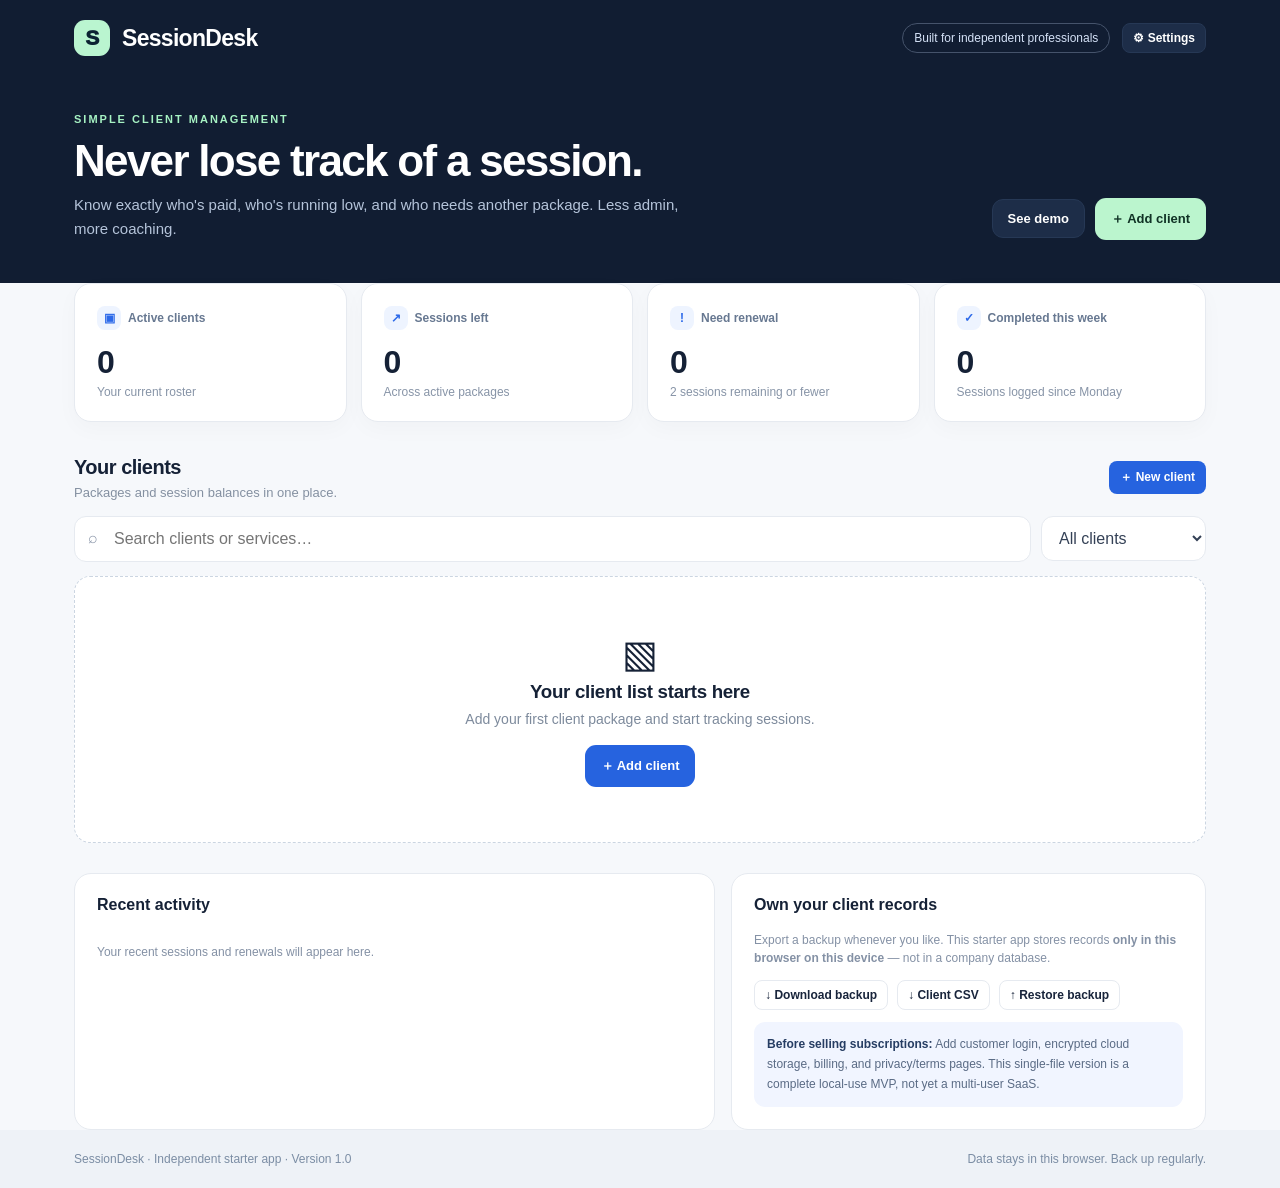
==== index.html @ 568ad5e7 "Add files via upload" ====
<!doctype html>
<html lang="en">
<head>
  <meta charset="utf-8" />
  <meta name="viewport" content="width=device-width, initial-scale=1, viewport-fit=cover" />
  <meta name="theme-color" content="#121b2b" />
  <meta name="description" content="SessionDesk helps independent trainers, coaches, and tutors track client packages and sessions." />
  <title>SessionDesk — Never lose track of a session.</title>
  <style>
    :root { color-scheme: light; --ink:#152136; --muted:#64748b; --line:#e6eaf0; --blue:#2563eb; --navy:#101e34; --bg:#f6f8fb; --white:#fff; --mint:#d9fae5; }
    [hidden] { display: none !important; }
    * { box-sizing:border-box } html { scroll-behavior:smooth } body { margin:0; font-family:Inter,ui-sans-serif,-apple-system,BlinkMacSystemFont,"Segoe UI",sans-serif; color:var(--ink); background:var(--bg); }
    button,input,select,textarea { font:inherit } button { cursor:pointer } button:focus-visible,input:focus-visible,select:focus-visible,textarea:focus-visible { outline:3px solid #a5c2ff; outline-offset:2px }
    a { color:inherit } .shell { max-width:1180px; margin:0 auto; padding:0 24px }
    .top { background:#111d32; color:#fff; } .nav { min-height:76px; display:flex; align-items:center; justify-content:space-between; gap:12px }
    .brand { display:flex; align-items:center; gap:12px; font-weight:800; letter-spacing:-.7px; font-size:23px; }
    .brandmark { display:grid; place-items:center; width:36px; height:36px; border-radius:11px; color:#0b2332; background:#baf5d0; font-size:21px; font-weight:950; }
    .navright { display:flex; align-items:center; gap:12px } .tag { border:1px solid #45536b; padding:7px 11px; border-radius:30px; font-size:12px; color:#d5e2f7; }
    .hero { display:grid; grid-template-columns:1fr auto; gap:20px; padding:37px 0 43px; align-items:end; }
    .eyebrow { color:#a6f2c3; text-transform:uppercase; font-size:11px; font-weight:800; letter-spacing:2px; }
    h1 { margin:12px 0 8px; font-size:clamp(29px,4vw,44px); letter-spacing:-1.7px; line-height:1.1; } .hero p { margin:0; color:#b5c4da; line-height:1.55; font-size:15px; max-width:610px }
    .heroActions { display:flex; gap:10px; flex-wrap:wrap; align-items:center } .btn { display:inline-flex; justify-content:center; align-items:center; gap:7px; border-radius:11px; padding:11px 15px; border:1px solid transparent; background:#fff; color:#18243b; font-weight:750; font-size:13px; white-space:nowrap; }
    .btn.primary { background:#bbf5ce; color:#103225 } .btn.dark { background:#1d2d48; border-color:#263855; color:white } .btn.outline { border-color:var(--line) } .btn.blue { color:#fff;background:#2663df } .btn.danger { color:#a22a37; background:#fff0f0; border-color:#ffd1d1 } .btn.tiny { padding:7px 10px; font-size:12px; border-radius:8px } .btn:hover { filter:brightness(.97) }
    main { padding-top:29px; padding-bottom:54px } .kpis { display:grid; grid-template-columns:repeat(4,1fr); gap:14px; }
    .kpi { background:#fff; border:1px solid var(--line); border-radius:17px; padding:22px; box-shadow:0 7px 22px #15213607; }
    .kpi .small { display:flex; align-items:center; gap:7px; color:#677891; font-weight:650; font-size:12px; } .kpi strong { display:block; margin:14px 0 4px; font-size:32px; letter-spacing:-1.25px; } .kpi .foot { color:#8794a7; font-size:12px }
    .kpi .icon { display:grid;place-items:center;border-radius:8px;width:24px;height:24px;background:#eef4ff;color:#2c69e9;font-weight:800 }
    .sectionHead { margin:34px 0 16px; display:flex; justify-content:space-between; gap:12px; align-items:center; }
    .sectionHead h2 { font-size:20px; letter-spacing:-.5px; margin:0 } .sectionHead p { margin:6px 0 0; color:#8490a1; font-size:13px }
    .toolbar { display:flex; flex-wrap:wrap; gap:10px; align-items:center; margin-bottom:14px; }
    .search { flex:1; min-width:170px; position:relative } .search input { width:100%; padding:13px 13px 13px 39px; border:1px solid var(--line);border-radius:12px;background:#fff; color:var(--ink) } .search span { position:absolute;left:14px;top:13px;color:#8995a8;pointer-events:none }
    select { padding:12px 13px;border:1px solid var(--line); border-radius:12px; background:#fff;color:#344156 }
    .clients { display:grid; grid-template-columns:repeat(3,minmax(0,1fr)); gap:15px; }
    .client { background:#fff; border:1px solid var(--line); border-radius:17px; padding:19px; box-shadow:0 8px 23px #1c2d4507; min-width:0 }
    .clientTop { display:flex; align-items:flex-start;gap:12px; } .avatar {flex:0 0 42px; height:42px; display:grid;place-items:center; background:#e6eeff;color:#2f5fc7;border-radius:12px;font-weight:900; }
    .clientTitle { min-width:0;flex:1; } .clientTitle h3 { margin:0; font-size:15px; line-height:1.4; overflow-wrap:anywhere } .clientTitle p { margin:3px 0 0; font-size:12px; color:#8d9aab; overflow-wrap:anywhere }
    .pill { background:#ebf8ef; color:#298051; border-radius:20px; font-size:10px; padding:5px 8px; font-weight:800; white-space:nowrap } .pill.warn { background:#fff3db;color:#ac670f } .pill.empty { background:#ffecec;color:#b8414d }
    .clientStat { margin-top:19px; display:flex; justify-content:space-between; align-items:end;gap:8px; } .clientStat strong { font-size:31px; letter-spacing:-1px; line-height:1 } .clientStat small { color:#8190a4; font-size:12px } .statRight { text-align:right;color:#67758a;font-size:12px }
    .progress { height:7px;background:#ecf0f5; border-radius:20px;overflow:hidden;margin:12px 0 17px } .progress div { background:#2864e3;height:100%;border-radius:20px; transition:width .2s } .progress div.warn { background:#edac45 } .progress div.empty { background:#e66a6f }
    .cardActions {display:flex;flex-wrap:wrap;gap:8px; } .cardActions .btn { flex:1; } .more { margin:13px 0 0; padding-top:11px; border-top:1px solid #eff2f6; display:flex;justify-content:space-between;gap:8px;align-items:center; }
    .more small { color:#8c9aaa;font-size:11px; } .linkbtn { background:none;border:0;color:#2d60c5;font-size:12px;font-weight:750;padding:7px 0 }
    .emptyState { grid-column:1/-1; background:#fff;border:1px dashed #cbd5e1;border-radius:16px;text-align:center;padding:55px 24px; } .emptyState h3 { margin:5px 0 8px;letter-spacing:-.3px } .emptyState p { color:#7d8a9c;font-size:14px;margin:0 0 18px }
    .bottom { display:grid; grid-template-columns:1.35fr 1fr; gap:16px; margin-top:30px; } .panel {background:#fff;border:1px solid var(--line); border-radius:17px;padding:22px;min-width:0} .panel h3 { margin:0 0 17px; font-size:16px } .activity { display:grid;gap:0;max-height:315px;overflow-y:auto } .logrow { display:flex;gap:12px;align-items:center; padding:12px 0; border-bottom:1px solid #eff2f6; font-size:13px; } .logrow:last-child { border:0 } .logDot {flex:0 0 30px;display:grid;place-items:center;width:30px;height:30px;border-radius:9px;background:#eef5ff;color:#3872d9;font-weight:800} .logrow .sub {color:#8e9aab;font-size:11px;margin-top:4px} .logrow strong {font-size:13px} .logrow .desc { flex:1;min-width:0;overflow-wrap:anywhere }
    .notice { padding:13px;border-radius:11px;background:#f1f5ff; color:#5a6b85;font-size:12px;line-height:1.65;margin-top:12px } .notice b {color:#263d63} .quick { display:flex; gap:9px;flex-wrap:wrap }
    footer { background:#eef2f7;padding:22px 0;color:#7b8da4;font-size:12px; } footer .shell { display:flex;justify-content:space-between;gap:12px;flex-wrap:wrap }
    dialog {border:0;border-radius:19px;padding:0;width:min(540px,calc(100vw - 24px));max-height:calc(100vh - 26px);overflow-y:auto;box-shadow:0 30px 100px #07102155} dialog::backdrop {background:#101b3094;backdrop-filter:blur(2px)} .modalHead {padding:23px 24px 14px;display:flex;justify-content:space-between;align-items:start;gap:16px;border-bottom:1px solid #edf1f5;} .modalHead h2 {margin:0;font-size:21px;letter-spacing:-.6px} .modalHead p {margin:7px 0 0;color:#8591a3;font-size:13px} .x {background:#eff2f6;border:0;border-radius:9px;width:32px;height:32px;font-size:23px;line-height:1;color:#64748b}
    .modalBody {padding:21px 24px 25px} .fields {display:grid;grid-template-columns:1fr 1fr;gap:15px} .field {display:flex;flex-direction:column;gap:7px;min-width:0} .field.full {grid-column:1/-1}.field label {font-size:12px;font-weight:750;color:#51627b}.field input,.field textarea,.field select {border:1px solid #dfe5ec;border-radius:10px;padding:12px;width:100%;background:#fff;color:#152136} .field textarea {min-height:75px;resize:vertical}.field .hint {color:#8995a7;font-size:11px} .modalActions {margin-top:20px;display:flex;justify-content:flex-end;gap:9px;flex-wrap:wrap} .muted { color:#8491a5;font-size:12px;line-height:1.55 }
    .toast {position:fixed;z-index:300;bottom:22px;left:50%;transform:translateX(-50%) translateY(30px);padding:12px 18px;background:#182943;color:#fff;font-size:13px;border-radius:11px;box-shadow:0 10px 40px #10233f44;opacity:0;pointer-events:none;transition:all .2s;max-width:92vw;text-align:center}.toast.show {opacity:1;transform:translateX(-50%) translateY(0)}
    @media(max-width:950px) { .clients{grid-template-columns:repeat(2,minmax(0,1fr))}.kpis{grid-template-columns:repeat(2,minmax(0,1fr))} .hero {grid-template-columns:1fr} .bottom{grid-template-columns:1fr} }
    @media(max-width:620px) { .shell{padding:0 15px}.nav{min-height:65px}.brand{font-size:20px}.brandmark{width:32px;height:32px}.tag {display:none}.hero{padding:24px 0 30px}.heroActions{width:100%}.heroActions button{flex:1}.kpis{gap:9px}.kpi{padding:16px}.kpi strong{font-size:27px}.clients{grid-template-columns:1fr}.sectionHead{align-items:start}.sectionHead .btn{align-self:end}.fields{grid-template-columns:1fr}.field.full{grid-column:auto}.modalHead,.modalBody{padding-left:18px;padding-right:18px}.panel{padding:17px}.cardActions .btn{min-width:110px} }
  </style>
</head>
<body>
  <header class="top">
    <div class="shell">
      <div class="nav">
        <div class="brand"><div class="brandmark">S</div> SessionDesk</div>
        <div class="navright"><span class="tag">Built for independent professionals</span><button class="btn dark tiny" id="settingsBtn">⚙ Settings</button></div>
      </div>
      <div class="hero">
        <div><div class="eyebrow">Simple client management</div><h1>Never lose track of a session.</h1><p>Know exactly who's paid, who's running low, and who needs another package. Less admin, more coaching.</p></div>
        <div class="heroActions"><button class="btn dark" id="demoBtn">See demo</button><button class="btn primary" id="newClientBtn">＋ Add client</button></div>
      </div>
    </div>
  </header>
  <main class="shell">
    <div class="kpis">
      <article class="kpi"><div class="small"><span class="icon">▣</span> Active clients</div><strong id="kClients">0</strong><div class="foot">Your current roster</div></article>
      <article class="kpi"><div class="small"><span class="icon">↗</span> Sessions left</div><strong id="kRemaining">0</strong><div class="foot">Across active packages</div></article>
      <article class="kpi"><div class="small"><span class="icon">!</span> Need renewal</div><strong id="kRenewals">0</strong><div class="foot">2 sessions remaining or fewer</div></article>
      <article class="kpi"><div class="small"><span class="icon">✓</span> Completed this week</div><strong id="kWeek">0</strong><div class="foot">Sessions logged since Monday</div></article>
    </div>
    <section>
      <div class="sectionHead"><div><h2>Your clients</h2><p>Packages and session balances in one place.</p></div><button class="btn blue tiny" id="addClientSecondary">＋ New client</button></div>
      <div class="toolbar"><div class="search"><span>⌕</span><input id="search" type="search" placeholder="Search clients or services…" aria-label="Search clients" /></div><select id="filter" aria-label="Filter clients"><option value="all">All clients</option><option value="low">Need renewal</option><option value="active">Active packages</option><option value="archived">Archived</option></select></div>
      <div id="clientGrid" class="clients"></div>
    </section>
    <div class="bottom">
      <section class="panel"><h3>Recent activity</h3><div id="activity" class="activity"></div></section>
      <section class="panel"><h3>Own your client records</h3><p class="muted">Export a backup whenever you like. This starter app stores records <b>only in this browser on this device</b> — not in a company database.</p><div class="quick"><button class="btn outline tiny" id="exportBtn">↓ Download backup</button><button class="btn outline tiny" id="csvBtn">↓ Client CSV</button><button class="btn outline tiny" id="importBtn">↑ Restore backup</button><input type="file" id="importFile" accept="application/json,.json" hidden /></div><div class="notice"><b>Before selling subscriptions:</b> Add customer login, encrypted cloud storage, billing, and privacy/terms pages. This single-file version is a complete local-use MVP, not yet a multi-user SaaS.</div></section>
    </div>
  </main>
  <footer><div class="shell"><span>SessionDesk · Independent starter app · Version 1.0</span><span>Data stays in this browser. Back up regularly.</span></div></footer>
  <dialog id="clientDialog"><div class="modalHead"><div><h2 id="clientDialogTitle">Add a client</h2><p>Track a prepaid package and its remaining sessions.</p></div><button class="x" type="button" data-close="clientDialog" aria-label="Close">×</button></div><form id="clientForm" class="modalBody"><input type="hidden" name="id" /><div class="fields"><div class="field full"><label for="fName">Client name *</label><input id="fName" name="name" maxlength="90" required placeholder="e.g. Jordan Smith" /></div><div class="field"><label for="fService">Service</label><input id="fService" name="service" maxlength="80" placeholder="e.g. Hitting lessons" /></div><div class="field"><label for="fContact">Email or phone</label><input id="fContact" name="contact" maxlength="120" placeholder="Optional" /></div><div class="field"><label for="fSessions">Sessions in package *</label><input id="fSessions" name="total" type="number" min="1" max="10000" step="1" required value="4" /></div><div class="field"><label for="fPrice">Package price (USD)</label><input id="fPrice" name="price" type="number" min="0" max="10000000" step="0.01" value="0" /></div><div class="field full"><label for="fNotes">Internal notes</label><textarea id="fNotes" name="notes" maxlength="2000" placeholder="Goals, package details, etc."></textarea></div></div><div class="modalActions"><button class="btn outline" type="button" data-close="clientDialog">Cancel</button><button class="btn blue" type="submit">Save client</button></div></form></dialog>
  <dialog id="actionDialog"><div class="modalHead"><div><h2 id="actionTitle">Log session</h2><p id="actionSub">Update this client's package.</p></div><button class="x" type="button" data-close="actionDialog" aria-label="Close">×</button></div><form class="modalBody" id="actionForm"><input type="hidden" name="id" /><input type="hidden" name="action" /><div class="fields"><div class="field full" id="countField"><label for="aCount" id="countLabel">Number of sessions</label><input id="aCount" name="count" type="number" min="1" max="10000" step="1" value="1" required /></div><div class="field full" id="paymentField" hidden><label for="aPayment">Payment collected (USD)</label><input id="aPayment" name="payment" type="number" min="0" max="10000000" step="0.01" value="0" /></div><div class="field full"><label for="aNote">Optional note</label><textarea name="note" id="aNote" maxlength="300" placeholder="What happened?" ></textarea></div></div><div class="modalActions"><button class="btn outline" type="button" data-close="actionDialog">Cancel</button><button class="btn blue" type="submit" id="actionSubmit">Save</button></div></form></dialog>
  <dialog id="settingsDialog"><div class="modalHead"><div><h2>Business settings</h2><p>Add the name you want in your exports and reminders.</p></div><button class="x" type="button" data-close="settingsDialog" aria-label="Close">×</button></div><form class="modalBody" id="settingsForm"><div class="field"><label for="businessName">Business name</label><input id="businessName" name="businessName" maxlength="100" placeholder="e.g. My Training Studio" /></div><div class="modalActions"><button class="btn outline" type="button" data-close="settingsDialog">Cancel</button><button class="btn blue" type="submit">Save settings</button></div></form></dialog>
  <dialog id="historyDialog"><div class="modalHead"><div><h2 id="historyTitle">Client history</h2><p>Package transactions and activity.</p></div><button class="x" type="button" data-close="historyDialog" aria-label="Close">×</button></div><div class="modalBody"><div id="historyInfo" class="muted"></div><div id="historyList" class="activity" style="margin:15px 0"></div><div class="quick" id="historyActions"></div></div></dialog>
  <div class="toast" id="toast" role="status" aria-live="polite"></div>
  <script>
    (() => { 'use strict';
      const STORE = 'sessiondesk_v1';
      const $ = id => document.getElementById(id);
      const escapeHTML = val => String(val ?? '').replace(/[&<>"']/g, ch => ({'&':'&amp;','<':'&lt;','>':'&gt;','"':'&quot;',"'":'&#39;'}[ch]));
      const idgen = () => (globalThis.crypto && crypto.randomUUID ? crypto.randomUUID() : 'id-'+Date.now()+'-'+Math.random().toString(36).slice(2));
      const today = () => new Date().toISOString();
      let db = { businessName:'', clients:[], events:[] };
      try { const prior = JSON.parse(localStorage.getItem(STORE)); if(prior && Array.isArray(prior.clients) && Array.isArray(prior.events)) db = prior; } catch(e) { console.warn('Unable to read existing data', e); }
      function save() { try { localStorage.setItem(STORE, JSON.stringify(db)); return true; } catch(e) { notify('Storage unavailable or full. Export a backup.'); console.error(e); return false; } }
      function notify(message) { const el=$('toast');el.textContent=message;el.classList.add('show');clearTimeout(notify.t);notify.t=setTimeout(()=>el.classList.remove('show'),3200); }
      const remaining = c => Math.max(0, Number(c.total||0)-Number(c.used||0));
      const label = c => c.archived ? 'Archived' : remaining(c)===0 ? 'Renew now' : remaining(c)<=2 ? 'Running low' : 'Active';
      function mondayStart() { const now = new Date();const d=now.getDay();now.setHours(0,0,0,0);now.setDate(now.getDate()-((d+6)%7)); return now; }
      function addEvent(type, c, detail, amount) {db.events.unshift({id:idgen(),clientId:c.id, clientName:c.name, type, detail:detail||'', amount:Number(amount)||0, when:today()}); if(db.events.length>2000) db.events.length=2000;}
      function fmtDate(s) { const d=new Date(s);return isNaN(d)?'—':d.toLocaleDateString(undefined,{month:'short',day:'numeric',year:'numeric'}); }
      function fmtMoney(n) {return new Intl.NumberFormat('en-US',{style:'currency',currency:'USD',maximumFractionDigits:2}).format(Number(n)||0)}
      function initials(name) { return (name||'?').split(/\s+/).slice(0,2).map(s=>s[0]||'').join('').toUpperCase() }
      function render() {
        const active=db.clients.filter(c=>!c.archived), rem=active.reduce((n,c)=>n+remaining(c),0), low=active.filter(c=>remaining(c)<=2).length, weekStart=mondayStart();
        $('kClients').textContent=active.length; $('kRemaining').textContent=rem;$('kRenewals').textContent=low;
        $('kWeek').textContent=db.events.filter(e=>e.type==='session'&&new Date(e.when)>=weekStart).reduce((sum,e)=>sum+Number(e.amount||1),0);
        const q=$('search').value.trim().toLowerCase(), filter=$('filter').value;
        const list=db.clients.filter(c=>[c.name,c.service,c.contact].some(v=>String(v||'').toLowerCase().includes(q)))
          .filter(c=> filter==='archived'?c.archived : filter==='active'?!c.archived&&remaining(c)>2 :filter==='low'?!c.archived&&remaining(c)<=2 : !c.archived)
          .sort((a,b)=>remaining(a)-remaining(b)||a.name.localeCompare(b.name));
        $('clientGrid').innerHTML=list.length ? list.map(c=>{
          const left=remaining(c),total=Math.max(1,Number(c.total)||1), pct=Math.max(0,Math.min(100,left/total*100)),status=label(c),statClass=c.archived?'':left===0?'empty':left<=2?'warn':'';
          const phone = (c.contact||'').replace(/[^\d+]/g,'');
          return `<article class="client"><div class="clientTop"><div class="avatar">${escapeHTML(initials(c.name))}</div><div class="clientTitle"><h3>${escapeHTML(c.name)}</h3><p>${escapeHTML(c.service||'General sessions')}</p></div><span class="pill ${statClass}">${escapeHTML(status)}</span></div>
          <div class="clientStat"><div><strong>${left}</strong> <small>/ ${total} sessions left</small></div><div class="statRight">${fmtMoney(c.price)}<br>package value</div></div><div class="progress"><div style="width:${pct}%" class="${statClass}"></div></div>
          <div class="cardActions"><button class="btn blue tiny" data-action="session" data-id="${c.id}" ${c.archived||left===0?'disabled':''}>✓ Log session</button><button class="btn outline tiny" data-action="renew" data-id="${c.id}" ${c.archived?'disabled':''}>＋ Add sessions</button></div>
          <div class="more"><small>${escapeHTML(c.contact||'No contact added')}</small><button class="linkbtn" data-action="history" data-id="${c.id}">Details →</button></div></article>`;
        }).join('') : `<div class="emptyState"><div style="font-size:38px">▧</div><h3>${q||filter!=='all'?'No matching clients':'Your client list starts here'}</h3><p>${q||filter!=='all'?'Try a different search or filter.':'Add your first client package and start tracking sessions.'}</p><button class="btn blue" id="emptyAdd">＋ Add client</button></div>`;
        const emptyAdd=$('emptyAdd');if(emptyAdd)emptyAdd.addEventListener('click',()=>openClient());
        $('activity').innerHTML=db.events.length?db.events.slice(0,12).map(e=>`<div class="logrow"><div class="logDot">${e.type==='session'?'✓':e.type==='renew'?'＋':e.type==='paid'?'$':'•'}</div><div class="desc"><strong>${escapeHTML(e.clientName)}</strong><div class="sub">${escapeHTML(eventText(e))}${e.detail?' · '+escapeHTML(e.detail):''}</div></div><div class="sub">${fmtDate(e.when)}</div></div>`).join(''):'<p class="muted">Your recent sessions and renewals will appear here.</p>';
      }
      function eventText(e) {return e.type==='session'?`${e.amount} session${e.amount===1?'':'s'} logged`:e.type==='renew'?`${e.amount} sessions added`:e.type==='paid'?`${fmtMoney(e.amount)} collected`:e.type==='create'?'Client added':e.type==='archive'?'Client archived':e.type==='unarchive'?'Client restored':'Client updated'}
      function openClient(id) {const c=db.clients.find(c=>c.id===id); $('clientDialogTitle').textContent=c?'Edit client':'Add a client';const f=$('clientForm');f.reset();f.elements.id.value=c?.id||'';f.elements.name.value=c?.name||'';f.elements.service.value=c?.service||'';f.elements.contact.value=c?.contact||'';f.elements.total.value=c?.total||4;f.elements.price.value=c?.price??0;f.elements.notes.value=c?.notes||'';$('clientDialog').showModal();setTimeout(()=>$('fName').focus(),50)}
      $('clientForm').addEventListener('submit',ev=>{ev.preventDefault();const f=ev.currentTarget;const id=f.elements.id.value;const name=f.elements.name.value.trim();const total=Number(f.elements.total.value);const price=Number(f.elements.price.value);if(!name||!Number.isInteger(total)||total<1||total>10000||!Number.isFinite(price)||price<0){notify('Check the name, sessions and price.');return}
        const prior=db.clients.find(c=>c.id===id);
        if(prior) {if(total<Number(prior.used||0)){notify(`Cannot set a package below ${prior.used} already-used sessions.`);return}Object.assign(prior,{name,service:f.elements.service.value.trim(),contact:f.elements.contact.value.trim(),total,price,notes:f.elements.notes.value.trim()});addEvent('edit',prior);} else {const c={id:idgen(),name,service:f.elements.service.value.trim(),contact:f.elements.contact.value.trim(),total,used:0,price,notes:f.elements.notes.value.trim(),archived:false,createdAt:today()};db.clients.push(c);addEvent('create',c);}save();render();$('clientDialog').close();notify(prior?'Client updated':'Client added');
      });
      function openAction(id,action){const c=db.clients.find(c=>c.id===id);if(!c)return;$('actionForm').reset();$('actionForm').elements.id.value=id;$('actionForm').elements.action.value=action;$('actionTitle').textContent=action==='session'?'Log completed session':action==='renew'?'Add package sessions':'Record payment';$('actionSub').textContent=c.name+' · '+remaining(c)+' session(s) remaining';$('countField').hidden=action==='paid';$('paymentField').hidden=action!=='paid';$('aCount').required=action!=='paid';$('aPayment').required=action==='paid';$('countLabel').textContent=action==='session'?'Sessions completed':'Sessions to add';$('actionSubmit').textContent=action==='session'?'Log session':action==='renew'?'Add sessions':'Save payment';$('actionDialog').showModal();}
      $('actionForm').addEventListener('submit',ev=>{ev.preventDefault();const f=ev.currentTarget,c=db.clients.find(c=>c.id===f.elements.id.value),action=f.elements.action.value; if(!c)return;let count=Number(f.elements.count.value);let amount=Number(f.elements.payment.value);if(action!=='paid'&&(!Number.isInteger(count)||count<1||count>10000)){notify('Enter a valid number of sessions.');return}if(action==='session'&&count>remaining(c)){notify('Not enough sessions left. Renew this package first.');return}if(action==='paid'&&(!Number.isFinite(amount)||amount<0||amount>10000000)){notify('Enter a valid payment amount.');return}
        if(action==='session')c.used=Number(c.used||0)+count;
        if(action==='renew')c.total=Number(c.total||0)+count;
        if(action==='paid')c.collected=Number(c.collected||0)+amount;
        addEvent(action==='paid'?'paid':action,c,f.elements.note.value.trim(),action==='paid'?amount:count);save();render();$('actionDialog').close();notify(action==='session'?'Session logged':action==='renew'?'Sessions added':'Payment recorded');
      });
      function showHistory(id){const c=db.clients.find(c=>c.id===id);if(!c)return;$('historyTitle').textContent=c.name;$('historyInfo').innerHTML=`<b>${escapeHTML(c.service||'General sessions')}</b><br>${escapeHTML(c.contact||'No contact')}<br>Sessions: ${remaining(c)} left of ${c.total} · Package price: ${fmtMoney(c.price)}<br>Payments recorded: ${fmtMoney(c.collected||0)}${c.notes?'<br>Notes: '+escapeHTML(c.notes).replace(/\n/g,'<br>'):''}`;
        const events=db.events.filter(e=>e.clientId===id);$('historyList').innerHTML=events.length?events.map(e=>`<div class="logrow"><div class="logDot">•</div><div class="desc">${escapeHTML(eventText(e))}${e.detail?'<div class="sub">'+escapeHTML(e.detail)+'</div>':''}</div><div class="sub">${fmtDate(e.when)}</div></div>`).join(''):'<p class="muted">No activity.</p>';
        $('historyActions').innerHTML=`<button class="btn outline tiny" data-action="edit" data-id="${c.id}">Edit</button><button class="btn outline tiny" data-action="paid" data-id="${c.id}" ${c.archived?'disabled':''}>Record payment</button><button class="btn outline tiny" data-action="reminder" data-id="${c.id}">Copy renewal text</button><button class="btn ${c.archived?'outline':'danger'} tiny" data-action="archive" data-id="${c.id}">${c.archived?'Restore':'Archive'}</button>`;
        $('historyDialog').showModal();
      }
      function delegated(e){const btn=e.target.closest('[data-action]');if(!btn)return;const id=btn.dataset.id, action=btn.dataset.action,c=db.clients.find(c=>c.id===id);if(!c)return;
        if(action==='history'){showHistory(id);return}if(action==='session'||action==='renew'||action==='paid'){$('historyDialog').close();openAction(id,action);return}if(action==='edit'){$('historyDialog').close();openClient(id);return}if(action==='archive'){if(!c.archived&&!confirm(`Archive ${c.name}? Their history will be preserved.`))return;c.archived=!c.archived;addEvent(c.archived?'archive':'unarchive',c);save();render();$('historyDialog').close();notify(c.archived?'Client archived':'Client restored');return}
        if(action==='reminder'){const msg=`Hi ${c.name.split(' ')[0]}, quick update from ${db.businessName||'your coach'}: you have ${remaining(c)} session(s) remaining in your package. Would you like to book another package?`;copyText(msg);}
      }
      async function copyText(t){try {await navigator.clipboard.writeText(t);notify('Renewal message copied');}catch(e){const a=document.createElement('textarea');a.value=t;document.body.append(a);a.select();try{document.execCommand('copy');notify('Renewal message copied')}catch(e2){notify('Copy not available in this browser')}a.remove();}}
      document.addEventListener('click',e=>{const x=e.target.closest('[data-close]');if(x){$(x.dataset.close)?.close();return}delegated(e)});
      $('newClientBtn').addEventListener('click',()=>openClient());$('addClientSecondary').addEventListener('click',()=>openClient());$('search').addEventListener('input',render);$('filter').addEventListener('change',render);
      $('settingsBtn').addEventListener('click',()=>{$('businessName').value=db.businessName||'';$('settingsDialog').showModal()});$('settingsForm').addEventListener('submit',e=>{e.preventDefault();db.businessName=$('businessName').value.trim();save();$('settingsDialog').close();notify('Business settings saved')});
      function download(name,body,mime){const blob=new Blob([body],{type:mime}), url=URL.createObjectURL(blob), a=document.createElement('a');a.href=url;a.download=name;document.body.appendChild(a);a.click();a.remove();setTimeout(()=>URL.revokeObjectURL(url),15000)}
      $('exportBtn').addEventListener('click',()=>download('sessiondesk-backup-'+new Date().toISOString().slice(0,10)+'.json',JSON.stringify({version:1,exportedAt:today(),...db},null,2),'application/json'));
      function csvCell(x){return '"'+String(x??'').replace(/"/g,'""')+'"'};
      $('csvBtn').addEventListener('click',()=>{let rows=[['Name','Service','Contact','Sessions Total','Sessions Used','Sessions Left','Package Price USD','Payments Recorded USD','Archived','Notes']];for(const c of db.clients)rows.push([c.name,c.service,c.contact,c.total,c.used,remaining(c),c.price,c.collected||0,c.archived?'Yes':'No',c.notes]);const csv='\ufeff'+rows.map(row=>row.map(csvCell).join(',')).join('\r\n');download('sessiondesk-clients.csv',csv,'text/csv;charset=utf-8');});
      $('importBtn').addEventListener('click',()=>$('importFile').click());$('importFile').addEventListener('change',async e=>{const file=e.target.files?.[0];if(!file)return;try{if(file.size>10*1024*1024)throw new Error('Backup too large');const data=JSON.parse(await file.text());if(!Array.isArray(data.clients)||!Array.isArray(data.events)||data.clients.length>20000||data.events.length>100000)throw new Error('Invalid backup');if(!confirm(`Restore ${data.clients.length} clients? This replaces the records on this device. Export a backup first if needed.`))return;db={businessName:String(data.businessName||'').slice(0,100), clients:data.clients.filter(c=>c&&typeof c.id==='string'&&typeof c.name==='string'), events:data.events.filter(x=>x&&typeof x.clientId==='string'&&typeof x.type==='string')};save();render();notify('Backup restored');}catch(err){alert('Could not restore backup: '+err.message)}finally{e.target.value=''}});
      $('demoBtn').addEventListener('click',()=>{if(db.clients.length&&!confirm('Add 3 demo clients to your existing records?'))return;const examples=[['Alex Rivera','Personal training','alex@example.com',8,3,520],['Taylor Lee','Pilates sessions','taylor@example.com',4,3,240],['Jordan Park','Baseball lessons','jordan@example.com',6,6,480]];for(const [name,service,contact,total,used,price] of examples){const c={id:idgen(),name,service,contact,total,used,price,notes:'Demo record — you can archive this client.',archived:false,createdAt:today()};db.clients.push(c);addEvent('create',c);if(used)addEvent('session',c,'Demo activity',used);}save();render();notify('Demo clients added');});
      render();
    })();
  </script>
</body>
</html>
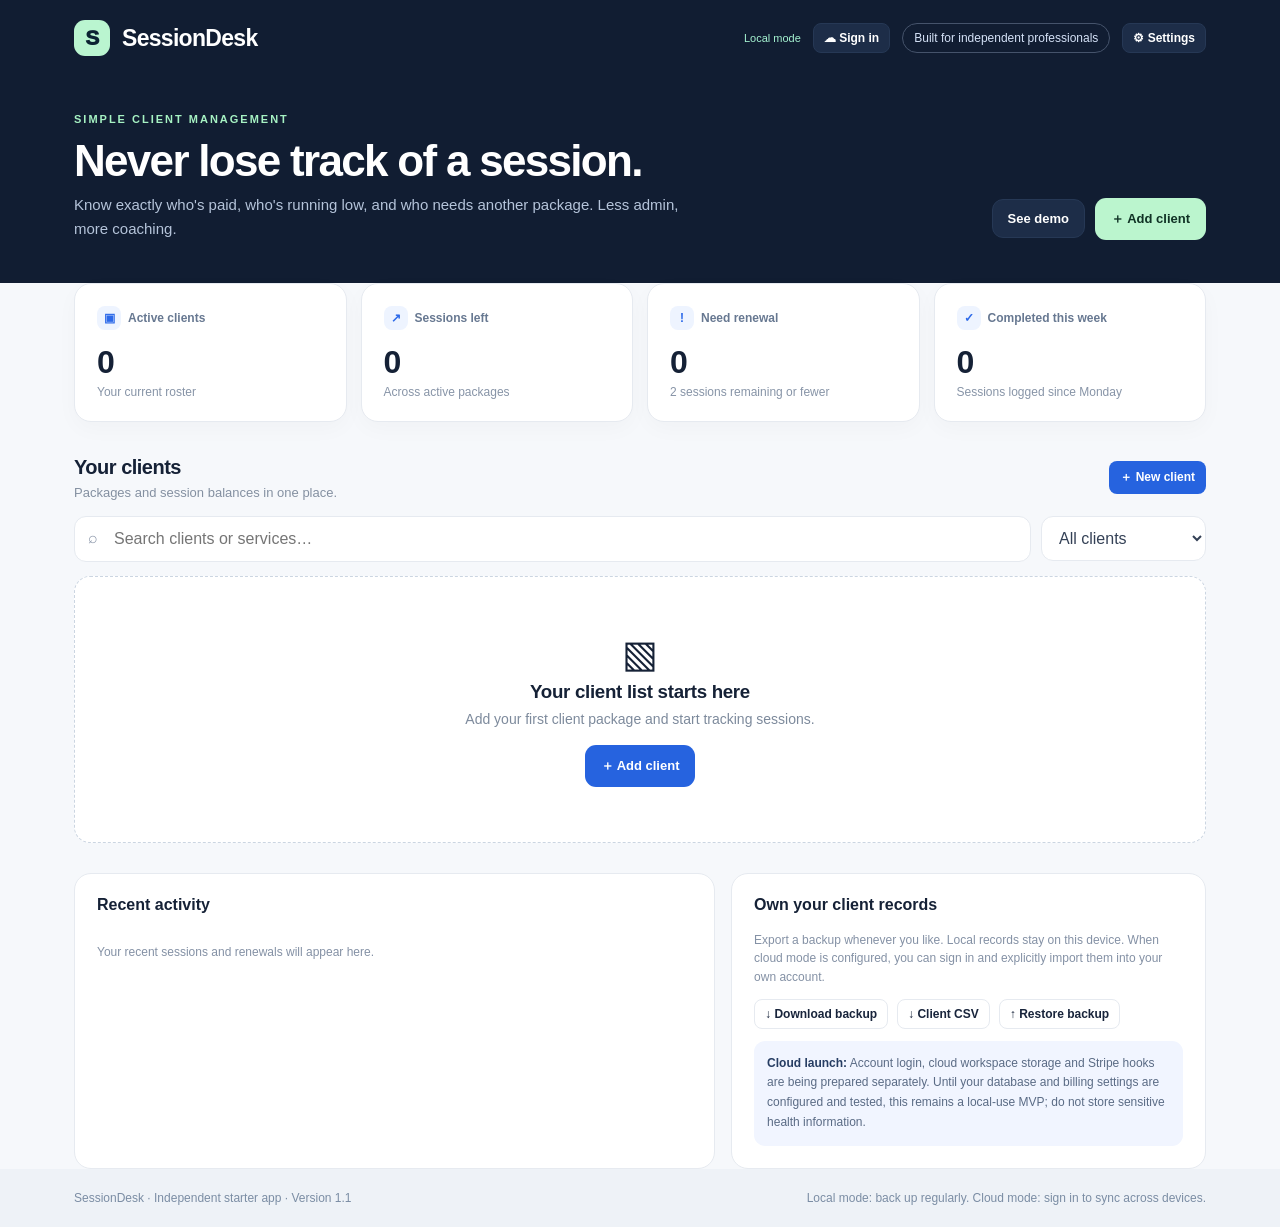
==== commit 11a03f9a: "Connect existing SessionDesk dashboard to optional cloud account UI" ====
--- a/index.html
+++ b/index.html
@@ -48,6 +48,13 @@
     .toast {position:fixed;z-index:300;bottom:22px;left:50%;transform:translateX(-50%) translateY(30px);padding:12px 18px;background:#182943;color:#fff;font-size:13px;border-radius:11px;box-shadow:0 10px 40px #10233f44;opacity:0;pointer-events:none;transition:all .2s;max-width:92vw;text-align:center}.toast.show {opacity:1;transform:translateX(-50%) translateY(0)}
     @media(max-width:950px) { .clients{grid-template-columns:repeat(2,minmax(0,1fr))}.kpis{grid-template-columns:repeat(2,minmax(0,1fr))} .hero {grid-template-columns:1fr} .bottom{grid-template-columns:1fr} }
     @media(max-width:620px) { .shell{padding:0 15px}.nav{min-height:65px}.brand{font-size:20px}.brandmark{width:32px;height:32px}.tag {display:none}.hero{padding:24px 0 30px}.heroActions{width:100%}.heroActions button{flex:1}.kpis{gap:9px}.kpi{padding:16px}.kpi strong{font-size:27px}.clients{grid-template-columns:1fr}.sectionHead{align-items:start}.sectionHead .btn{align-self:end}.fields{grid-template-columns:1fr}.field.full{grid-column:auto}.modalHead,.modalBody{padding-left:18px;padding-right:18px}.panel{padding:17px}.cardActions .btn{min-width:110px} }
+    .navright { flex-wrap:wrap; justify-content:flex-end; }
+    .cloudhint {color:#a5f3d1;font-size:11px;white-space:nowrap}
+    .accountHelper {background:#f0f5ff;border-radius:11px;padding:12px;font-size:12px;line-height:1.6;color:#52627c}
+    .accountButtons {display:flex;flex-wrap:wrap;gap:8px;margin-top:14px}
+    .accountButtons button {flex:1}
+    #accountMessage {color:#46607c;min-height:45px;line-height:1.5;overflow-wrap:anywhere}
+    @media(max-width:600px){.cloudhint{display:none}.navright{gap:5px}.navright .tag{display:none}}
   </style>
 </head>
 <body>
@@ -55,7 +62,7 @@
     <div class="shell">
       <div class="nav">
         <div class="brand"><div class="brandmark">S</div> SessionDesk</div>
-        <div class="navright"><span class="tag">Built for independent professionals</span><button class="btn dark tiny" id="settingsBtn">⚙ Settings</button></div>
+        <div class="navright"><span class="cloudhint" id="cloudState">Local mode</span><button class="btn dark tiny" id="accountBtn" type="button">☁ Account</button><span class="tag">Built for independent professionals</span><button class="btn dark tiny" id="settingsBtn">⚙ Settings</button></div>
       </div>
       <div class="hero">
         <div><div class="eyebrow">Simple client management</div><h1>Never lose track of a session.</h1><p>Know exactly who's paid, who's running low, and who needs another package. Less admin, more coaching.</p></div>
@@ -77,15 +84,23 @@
     </section>
     <div class="bottom">
       <section class="panel"><h3>Recent activity</h3><div id="activity" class="activity"></div></section>
-      <section class="panel"><h3>Own your client records</h3><p class="muted">Export a backup whenever you like. This starter app stores records <b>only in this browser on this device</b> — not in a company database.</p><div class="quick"><button class="btn outline tiny" id="exportBtn">↓ Download backup</button><button class="btn outline tiny" id="csvBtn">↓ Client CSV</button><button class="btn outline tiny" id="importBtn">↑ Restore backup</button><input type="file" id="importFile" accept="application/json,.json" hidden /></div><div class="notice"><b>Before selling subscriptions:</b> Add customer login, encrypted cloud storage, billing, and privacy/terms pages. This single-file version is a complete local-use MVP, not yet a multi-user SaaS.</div></section>
+      <section class="panel"><h3>Own your client records</h3><p class="muted">Export a backup whenever you like. Local records stay on this device. When cloud mode is configured, you can sign in and explicitly import them into your own account.</p><div class="quick"><button class="btn outline tiny" id="exportBtn">↓ Download backup</button><button class="btn outline tiny" id="csvBtn">↓ Client CSV</button><button class="btn outline tiny" id="importBtn">↑ Restore backup</button><input type="file" id="importFile" accept="application/json,.json" hidden /></div><div class="notice"><b>Cloud launch:</b> Account login, cloud workspace storage and Stripe hooks are being prepared separately. Until your database and billing settings are configured and tested, this remains a local-use MVP; do not store sensitive health information.</div></section>
     </div>
   </main>
-  <footer><div class="shell"><span>SessionDesk · Independent starter app · Version 1.0</span><span>Data stays in this browser. Back up regularly.</span></div></footer>
+  <footer><div class="shell"><span>SessionDesk · Independent starter app · Version 1.1</span><span>Local mode: back up regularly. Cloud mode: sign in to sync across devices.</span></div></footer>
   <dialog id="clientDialog"><div class="modalHead"><div><h2 id="clientDialogTitle">Add a client</h2><p>Track a prepaid package and its remaining sessions.</p></div><button class="x" type="button" data-close="clientDialog" aria-label="Close">×</button></div><form id="clientForm" class="modalBody"><input type="hidden" name="id" /><div class="fields"><div class="field full"><label for="fName">Client name *</label><input id="fName" name="name" maxlength="90" required placeholder="e.g. Jordan Smith" /></div><div class="field"><label for="fService">Service</label><input id="fService" name="service" maxlength="80" placeholder="e.g. Hitting lessons" /></div><div class="field"><label for="fContact">Email or phone</label><input id="fContact" name="contact" maxlength="120" placeholder="Optional" /></div><div class="field"><label for="fSessions">Sessions in package *</label><input id="fSessions" name="total" type="number" min="1" max="10000" step="1" required value="4" /></div><div class="field"><label for="fPrice">Package price (USD)</label><input id="fPrice" name="price" type="number" min="0" max="10000000" step="0.01" value="0" /></div><div class="field full"><label for="fNotes">Internal notes</label><textarea id="fNotes" name="notes" maxlength="2000" placeholder="Goals, package details, etc."></textarea></div></div><div class="modalActions"><button class="btn outline" type="button" data-close="clientDialog">Cancel</button><button class="btn blue" type="submit">Save client</button></div></form></dialog>
   <dialog id="actionDialog"><div class="modalHead"><div><h2 id="actionTitle">Log session</h2><p id="actionSub">Update this client's package.</p></div><button class="x" type="button" data-close="actionDialog" aria-label="Close">×</button></div><form class="modalBody" id="actionForm"><input type="hidden" name="id" /><input type="hidden" name="action" /><div class="fields"><div class="field full" id="countField"><label for="aCount" id="countLabel">Number of sessions</label><input id="aCount" name="count" type="number" min="1" max="10000" step="1" value="1" required /></div><div class="field full" id="paymentField" hidden><label for="aPayment">Payment collected (USD)</label><input id="aPayment" name="payment" type="number" min="0" max="10000000" step="0.01" value="0" /></div><div class="field full"><label for="aNote">Optional note</label><textarea name="note" id="aNote" maxlength="300" placeholder="What happened?" ></textarea></div></div><div class="modalActions"><button class="btn outline" type="button" data-close="actionDialog">Cancel</button><button class="btn blue" type="submit" id="actionSubmit">Save</button></div></form></dialog>
   <dialog id="settingsDialog"><div class="modalHead"><div><h2>Business settings</h2><p>Add the name you want in your exports and reminders.</p></div><button class="x" type="button" data-close="settingsDialog" aria-label="Close">×</button></div><form class="modalBody" id="settingsForm"><div class="field"><label for="businessName">Business name</label><input id="businessName" name="businessName" maxlength="100" placeholder="e.g. My Training Studio" /></div><div class="modalActions"><button class="btn outline" type="button" data-close="settingsDialog">Cancel</button><button class="btn blue" type="submit">Save settings</button></div></form></dialog>
   <dialog id="historyDialog"><div class="modalHead"><div><h2 id="historyTitle">Client history</h2><p>Package transactions and activity.</p></div><button class="x" type="button" data-close="historyDialog" aria-label="Close">×</button></div><div class="modalBody"><div id="historyInfo" class="muted"></div><div id="historyList" class="activity" style="margin:15px 0"></div><div class="quick" id="historyActions"></div></div></dialog>
   <div class="toast" id="toast" role="status" aria-live="polite"></div>
+  <dialog id="accountDialog"><div class="modalHead"><div><h2>Your SessionDesk account</h2><p>Sign in to sync session records between your devices.</p></div><button class="x" type="button" data-close="accountDialog" aria-label="Close">×</button></div><div class="modalBody">
+    <p class="accountHelper">Your existing browser records are preserved separately. Signing in never automatically uploads them or replaces your cloud records. Cloud mode requires administrator setup.</p>
+    <form id="accountForm"><div class="field"><label for="accountEmail">Email address</label><input type="email" required id="accountEmail" autocomplete="email" maxlength="254" /></div><div class="field" style="margin-top:12px"><label for="accountPassword">Password</label><input id="accountPassword" type="password" minlength="8" required autocomplete="current-password" /></div><div class="accountButtons"><button class="btn blue" type="submit">Sign in</button><button id="accountSignup" class="btn outline" type="button">Create account</button></div></form>
+    <div id="accountDetails" hidden><div class="accountButtons"><button class="btn outline tiny" id="accountImport" type="button">Import browser records</button><button class="btn outline tiny" id="accountReload" type="button">Reload cloud records</button></div>
+      <div class="accountButtons"><button class="btn blue tiny" id="accountCheckout" type="button">Upgrade subscription</button><button class="btn outline tiny" id="accountPortal" type="button">Manage billing</button></div>
+      <div class="accountButtons"><button class="btn outline tiny" id="accountSignout" type="button">Sign out</button></div></div>
+    <p id="accountMessage" role="status" aria-live="polite">Checking cloud account settings…</p>
+  </div></dialog>
   <script>
     (() => { 'use strict';
       const STORE = 'sessiondesk_v1';
@@ -95,7 +110,7 @@
       const today = () => new Date().toISOString();
       let db = { businessName:'', clients:[], events:[] };
       try { const prior = JSON.parse(localStorage.getItem(STORE)); if(prior && Array.isArray(prior.clients) && Array.isArray(prior.events)) db = prior; } catch(e) { console.warn('Unable to read existing data', e); }
-      function save() { try { localStorage.setItem(STORE, JSON.stringify(db)); return true; } catch(e) { notify('Storage unavailable or full. Export a backup.'); console.error(e); return false; } }
+      function save() { if (window.sessiondeskCloud?.active) { window.sessiondeskCloud.queueSave(db); return true; } try { localStorage.setItem(STORE, JSON.stringify(db)); return true; } catch(e) { notify('Storage unavailable or full. Export a backup.'); console.error(e); return false; } }
       function notify(message) { const el=$('toast');el.textContent=message;el.classList.add('show');clearTimeout(notify.t);notify.t=setTimeout(()=>el.classList.remove('show'),3200); }
       const remaining = c => Math.max(0, Number(c.total||0)-Number(c.used||0));
       const label = c => c.archived ? 'Archived' : remaining(c)===0 ? 'Renew now' : remaining(c)<=2 ? 'Running low' : 'Active';
@@ -155,8 +170,10 @@
       $('csvBtn').addEventListener('click',()=>{let rows=[['Name','Service','Contact','Sessions Total','Sessions Used','Sessions Left','Package Price USD','Payments Recorded USD','Archived','Notes']];for(const c of db.clients)rows.push([c.name,c.service,c.contact,c.total,c.used,remaining(c),c.price,c.collected||0,c.archived?'Yes':'No',c.notes]);const csv='\ufeff'+rows.map(row=>row.map(csvCell).join(',')).join('\r\n');download('sessiondesk-clients.csv',csv,'text/csv;charset=utf-8');});
       $('importBtn').addEventListener('click',()=>$('importFile').click());$('importFile').addEventListener('change',async e=>{const file=e.target.files?.[0];if(!file)return;try{if(file.size>10*1024*1024)throw new Error('Backup too large');const data=JSON.parse(await file.text());if(!Array.isArray(data.clients)||!Array.isArray(data.events)||data.clients.length>20000||data.events.length>100000)throw new Error('Invalid backup');if(!confirm(`Restore ${data.clients.length} clients? This replaces the records on this device. Export a backup first if needed.`))return;db={businessName:String(data.businessName||'').slice(0,100), clients:data.clients.filter(c=>c&&typeof c.id==='string'&&typeof c.name==='string'), events:data.events.filter(x=>x&&typeof x.clientId==='string'&&typeof x.type==='string')};save();render();notify('Backup restored');}catch(err){alert('Could not restore backup: '+err.message)}finally{e.target.value=''}});
       $('demoBtn').addEventListener('click',()=>{if(db.clients.length&&!confirm('Add 3 demo clients to your existing records?'))return;const examples=[['Alex Rivera','Personal training','alex@example.com',8,3,520],['Taylor Lee','Pilates sessions','taylor@example.com',4,3,240],['Jordan Park','Baseball lessons','jordan@example.com',6,6,480]];for(const [name,service,contact,total,used,price] of examples){const c={id:idgen(),name,service,contact,total,used,price,notes:'Demo record — you can archive this client.',archived:false,createdAt:today()};db.clients.push(c);addEvent('create',c);if(used)addEvent('session',c,'Demo activity',used);}save();render();notify('Demo clients added');});
+      window.sessiondeskBridge = {read: () => JSON.parse(JSON.stringify(db)),set: value => { db = value; render(); }};
       render();
     })();
   </script>
+  <script src="/cloud.js" defer></script>
 </body>
 </html>
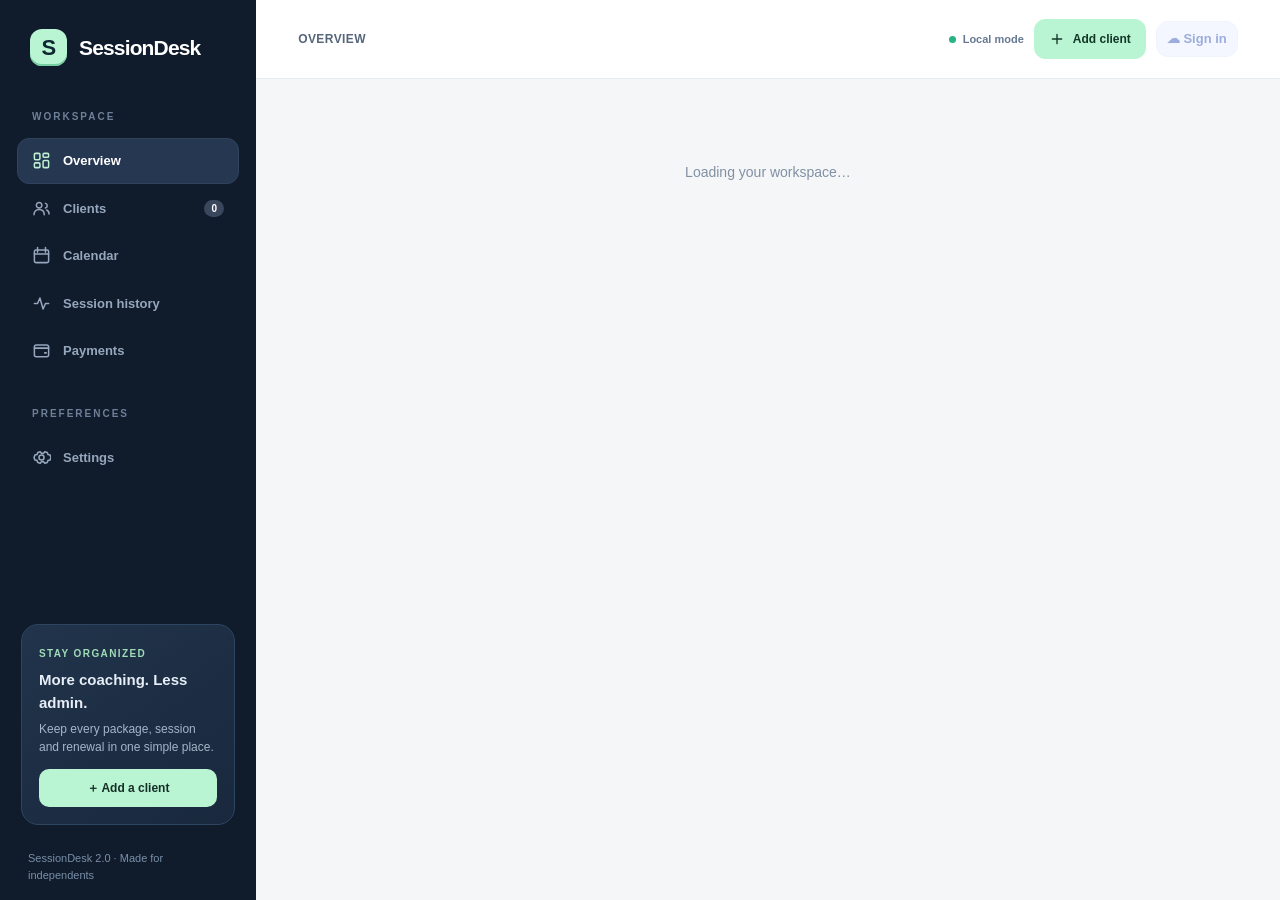
==== commit 3175aa50: "Replace starter page with SessionDesk 2.0 responsive app shell" ====
--- a/index.html
+++ b/index.html
@@ -1,179 +1,139 @@
 <!doctype html>
 <html lang="en">
 <head>
-  <meta charset="utf-8" />
-  <meta name="viewport" content="width=device-width, initial-scale=1, viewport-fit=cover" />
-  <meta name="theme-color" content="#121b2b" />
-  <meta name="description" content="SessionDesk helps independent trainers, coaches, and tutors track client packages and sessions." />
-  <title>SessionDesk — Never lose track of a session.</title>
-  <style>
-    :root { color-scheme: light; --ink:#152136; --muted:#64748b; --line:#e6eaf0; --blue:#2563eb; --navy:#101e34; --bg:#f6f8fb; --white:#fff; --mint:#d9fae5; }
-    [hidden] { display: none !important; }
-    * { box-sizing:border-box } html { scroll-behavior:smooth } body { margin:0; font-family:Inter,ui-sans-serif,-apple-system,BlinkMacSystemFont,"Segoe UI",sans-serif; color:var(--ink); background:var(--bg); }
-    button,input,select,textarea { font:inherit } button { cursor:pointer } button:focus-visible,input:focus-visible,select:focus-visible,textarea:focus-visible { outline:3px solid #a5c2ff; outline-offset:2px }
-    a { color:inherit } .shell { max-width:1180px; margin:0 auto; padding:0 24px }
-    .top { background:#111d32; color:#fff; } .nav { min-height:76px; display:flex; align-items:center; justify-content:space-between; gap:12px }
-    .brand { display:flex; align-items:center; gap:12px; font-weight:800; letter-spacing:-.7px; font-size:23px; }
-    .brandmark { display:grid; place-items:center; width:36px; height:36px; border-radius:11px; color:#0b2332; background:#baf5d0; font-size:21px; font-weight:950; }
-    .navright { display:flex; align-items:center; gap:12px } .tag { border:1px solid #45536b; padding:7px 11px; border-radius:30px; font-size:12px; color:#d5e2f7; }
-    .hero { display:grid; grid-template-columns:1fr auto; gap:20px; padding:37px 0 43px; align-items:end; }
-    .eyebrow { color:#a6f2c3; text-transform:uppercase; font-size:11px; font-weight:800; letter-spacing:2px; }
-    h1 { margin:12px 0 8px; font-size:clamp(29px,4vw,44px); letter-spacing:-1.7px; line-height:1.1; } .hero p { margin:0; color:#b5c4da; line-height:1.55; font-size:15px; max-width:610px }
-    .heroActions { display:flex; gap:10px; flex-wrap:wrap; align-items:center } .btn { display:inline-flex; justify-content:center; align-items:center; gap:7px; border-radius:11px; padding:11px 15px; border:1px solid transparent; background:#fff; color:#18243b; font-weight:750; font-size:13px; white-space:nowrap; }
-    .btn.primary { background:#bbf5ce; color:#103225 } .btn.dark { background:#1d2d48; border-color:#263855; color:white } .btn.outline { border-color:var(--line) } .btn.blue { color:#fff;background:#2663df } .btn.danger { color:#a22a37; background:#fff0f0; border-color:#ffd1d1 } .btn.tiny { padding:7px 10px; font-size:12px; border-radius:8px } .btn:hover { filter:brightness(.97) }
-    main { padding-top:29px; padding-bottom:54px } .kpis { display:grid; grid-template-columns:repeat(4,1fr); gap:14px; }
-    .kpi { background:#fff; border:1px solid var(--line); border-radius:17px; padding:22px; box-shadow:0 7px 22px #15213607; }
-    .kpi .small { display:flex; align-items:center; gap:7px; color:#677891; font-weight:650; font-size:12px; } .kpi strong { display:block; margin:14px 0 4px; font-size:32px; letter-spacing:-1.25px; } .kpi .foot { color:#8794a7; font-size:12px }
-    .kpi .icon { display:grid;place-items:center;border-radius:8px;width:24px;height:24px;background:#eef4ff;color:#2c69e9;font-weight:800 }
-    .sectionHead { margin:34px 0 16px; display:flex; justify-content:space-between; gap:12px; align-items:center; }
-    .sectionHead h2 { font-size:20px; letter-spacing:-.5px; margin:0 } .sectionHead p { margin:6px 0 0; color:#8490a1; font-size:13px }
-    .toolbar { display:flex; flex-wrap:wrap; gap:10px; align-items:center; margin-bottom:14px; }
-    .search { flex:1; min-width:170px; position:relative } .search input { width:100%; padding:13px 13px 13px 39px; border:1px solid var(--line);border-radius:12px;background:#fff; color:var(--ink) } .search span { position:absolute;left:14px;top:13px;color:#8995a8;pointer-events:none }
-    select { padding:12px 13px;border:1px solid var(--line); border-radius:12px; background:#fff;color:#344156 }
-    .clients { display:grid; grid-template-columns:repeat(3,minmax(0,1fr)); gap:15px; }
-    .client { background:#fff; border:1px solid var(--line); border-radius:17px; padding:19px; box-shadow:0 8px 23px #1c2d4507; min-width:0 }
-    .clientTop { display:flex; align-items:flex-start;gap:12px; } .avatar {flex:0 0 42px; height:42px; display:grid;place-items:center; background:#e6eeff;color:#2f5fc7;border-radius:12px;font-weight:900; }
-    .clientTitle { min-width:0;flex:1; } .clientTitle h3 { margin:0; font-size:15px; line-height:1.4; overflow-wrap:anywhere } .clientTitle p { margin:3px 0 0; font-size:12px; color:#8d9aab; overflow-wrap:anywhere }
-    .pill { background:#ebf8ef; color:#298051; border-radius:20px; font-size:10px; padding:5px 8px; font-weight:800; white-space:nowrap } .pill.warn { background:#fff3db;color:#ac670f } .pill.empty { background:#ffecec;color:#b8414d }
-    .clientStat { margin-top:19px; display:flex; justify-content:space-between; align-items:end;gap:8px; } .clientStat strong { font-size:31px; letter-spacing:-1px; line-height:1 } .clientStat small { color:#8190a4; font-size:12px } .statRight { text-align:right;color:#67758a;font-size:12px }
-    .progress { height:7px;background:#ecf0f5; border-radius:20px;overflow:hidden;margin:12px 0 17px } .progress div { background:#2864e3;height:100%;border-radius:20px; transition:width .2s } .progress div.warn { background:#edac45 } .progress div.empty { background:#e66a6f }
-    .cardActions {display:flex;flex-wrap:wrap;gap:8px; } .cardActions .btn { flex:1; } .more { margin:13px 0 0; padding-top:11px; border-top:1px solid #eff2f6; display:flex;justify-content:space-between;gap:8px;align-items:center; }
-    .more small { color:#8c9aaa;font-size:11px; } .linkbtn { background:none;border:0;color:#2d60c5;font-size:12px;font-weight:750;padding:7px 0 }
-    .emptyState { grid-column:1/-1; background:#fff;border:1px dashed #cbd5e1;border-radius:16px;text-align:center;padding:55px 24px; } .emptyState h3 { margin:5px 0 8px;letter-spacing:-.3px } .emptyState p { color:#7d8a9c;font-size:14px;margin:0 0 18px }
-    .bottom { display:grid; grid-template-columns:1.35fr 1fr; gap:16px; margin-top:30px; } .panel {background:#fff;border:1px solid var(--line); border-radius:17px;padding:22px;min-width:0} .panel h3 { margin:0 0 17px; font-size:16px } .activity { display:grid;gap:0;max-height:315px;overflow-y:auto } .logrow { display:flex;gap:12px;align-items:center; padding:12px 0; border-bottom:1px solid #eff2f6; font-size:13px; } .logrow:last-child { border:0 } .logDot {flex:0 0 30px;display:grid;place-items:center;width:30px;height:30px;border-radius:9px;background:#eef5ff;color:#3872d9;font-weight:800} .logrow .sub {color:#8e9aab;font-size:11px;margin-top:4px} .logrow strong {font-size:13px} .logrow .desc { flex:1;min-width:0;overflow-wrap:anywhere }
-    .notice { padding:13px;border-radius:11px;background:#f1f5ff; color:#5a6b85;font-size:12px;line-height:1.65;margin-top:12px } .notice b {color:#263d63} .quick { display:flex; gap:9px;flex-wrap:wrap }
-    footer { background:#eef2f7;padding:22px 0;color:#7b8da4;font-size:12px; } footer .shell { display:flex;justify-content:space-between;gap:12px;flex-wrap:wrap }
-    dialog {border:0;border-radius:19px;padding:0;width:min(540px,calc(100vw - 24px));max-height:calc(100vh - 26px);overflow-y:auto;box-shadow:0 30px 100px #07102155} dialog::backdrop {background:#101b3094;backdrop-filter:blur(2px)} .modalHead {padding:23px 24px 14px;display:flex;justify-content:space-between;align-items:start;gap:16px;border-bottom:1px solid #edf1f5;} .modalHead h2 {margin:0;font-size:21px;letter-spacing:-.6px} .modalHead p {margin:7px 0 0;color:#8591a3;font-size:13px} .x {background:#eff2f6;border:0;border-radius:9px;width:32px;height:32px;font-size:23px;line-height:1;color:#64748b}
-    .modalBody {padding:21px 24px 25px} .fields {display:grid;grid-template-columns:1fr 1fr;gap:15px} .field {display:flex;flex-direction:column;gap:7px;min-width:0} .field.full {grid-column:1/-1}.field label {font-size:12px;font-weight:750;color:#51627b}.field input,.field textarea,.field select {border:1px solid #dfe5ec;border-radius:10px;padding:12px;width:100%;background:#fff;color:#152136} .field textarea {min-height:75px;resize:vertical}.field .hint {color:#8995a7;font-size:11px} .modalActions {margin-top:20px;display:flex;justify-content:flex-end;gap:9px;flex-wrap:wrap} .muted { color:#8491a5;font-size:12px;line-height:1.55 }
-    .toast {position:fixed;z-index:300;bottom:22px;left:50%;transform:translateX(-50%) translateY(30px);padding:12px 18px;background:#182943;color:#fff;font-size:13px;border-radius:11px;box-shadow:0 10px 40px #10233f44;opacity:0;pointer-events:none;transition:all .2s;max-width:92vw;text-align:center}.toast.show {opacity:1;transform:translateX(-50%) translateY(0)}
-    @media(max-width:950px) { .clients{grid-template-columns:repeat(2,minmax(0,1fr))}.kpis{grid-template-columns:repeat(2,minmax(0,1fr))} .hero {grid-template-columns:1fr} .bottom{grid-template-columns:1fr} }
-    @media(max-width:620px) { .shell{padding:0 15px}.nav{min-height:65px}.brand{font-size:20px}.brandmark{width:32px;height:32px}.tag {display:none}.hero{padding:24px 0 30px}.heroActions{width:100%}.heroActions button{flex:1}.kpis{gap:9px}.kpi{padding:16px}.kpi strong{font-size:27px}.clients{grid-template-columns:1fr}.sectionHead{align-items:start}.sectionHead .btn{align-self:end}.fields{grid-template-columns:1fr}.field.full{grid-column:auto}.modalHead,.modalBody{padding-left:18px;padding-right:18px}.panel{padding:17px}.cardActions .btn{min-width:110px} }
-    .navright { flex-wrap:wrap; justify-content:flex-end; }
-    .cloudhint {color:#a5f3d1;font-size:11px;white-space:nowrap}
-    .accountHelper {background:#f0f5ff;border-radius:11px;padding:12px;font-size:12px;line-height:1.6;color:#52627c}
-    .accountButtons {display:flex;flex-wrap:wrap;gap:8px;margin-top:14px}
-    .accountButtons button {flex:1}
-    #accountMessage {color:#46607c;min-height:45px;line-height:1.5;overflow-wrap:anywhere}
-    @media(max-width:600px){.cloudhint{display:none}.navright{gap:5px}.navright .tag{display:none}}
-  </style>
+  <meta charset="utf-8">
+  <meta name="viewport" content="width=device-width,initial-scale=1,viewport-fit=cover">
+  <meta name="theme-color" content="#101b2b">
+  <meta name="color-scheme" content="light">
+  <meta name="apple-mobile-web-app-capable" content="yes">
+  <meta name="apple-mobile-web-app-title" content="SessionDesk">
+  <meta name="description" content="Keep client sessions, packages, appointments and recorded payments organized in one beautiful workspace.">
+  <title>SessionDesk — Your client business, organized</title>
+  <link rel="icon" href="/assets/icon.svg" type="image/svg+xml">
+  <link rel="manifest" href="/manifest.webmanifest">
+  <link rel="stylesheet" href="/assets/app.css">
 </head>
 <body>
-  <header class="top">
-    <div class="shell">
-      <div class="nav">
-        <div class="brand"><div class="brandmark">S</div> SessionDesk</div>
-        <div class="navright"><span class="cloudhint" id="cloudState">Local mode</span><button class="btn dark tiny" id="accountBtn" type="button">☁ Account</button><span class="tag">Built for independent professionals</span><button class="btn dark tiny" id="settingsBtn">⚙ Settings</button></div>
+  <svg aria-hidden="true" xmlns="http://www.w3.org/2000/svg" style="position:absolute;width:0;height:0;overflow:hidden">
+    <symbol id="i-dashboard" viewBox="0 0 24 24"><g fill="none" stroke="currentColor" stroke-width="1.9" stroke-linecap="round" stroke-linejoin="round"><rect x="3" y="3" width="7" height="8" rx="1.5"/><rect x="14" y="3" width="7" height="5" rx="1.5"/><rect x="14" y="12" width="7" height="9" rx="1.5"/><rect x="3" y="15" width="7" height="6" rx="1.5"/></g></symbol>
+    <symbol id="i-users" viewBox="0 0 24 24"><g fill="none" stroke="currentColor" stroke-width="1.9" stroke-linecap="round"><circle cx="9" cy="8" r="3.5"/><path d="M2.5 20c0-4.5 3-6.8 6.5-6.8s6.5 2.3 6.5 6.8M17 5.5a3 3 0 0 1 0 5.8M18.5 14c2 .7 3 2.5 3 5"/></g></symbol>
+    <symbol id="i-calendar" viewBox="0 0 24 24"><g fill="none" stroke="currentColor" stroke-width="1.9" stroke-linecap="round" stroke-linejoin="round"><rect x="3" y="5" width="18" height="16" rx="2"/><path d="M7 2v6M17 2v6M3 10h18"/></g></symbol>
+    <symbol id="i-activity" viewBox="0 0 24 24"><g fill="none" stroke="currentColor" stroke-width="1.9" stroke-linecap="round" stroke-linejoin="round"><path d="M3 12h4l3-7 4 14 3-7h4"/></g></symbol>
+    <symbol id="i-wallet" viewBox="0 0 24 24"><g fill="none" stroke="currentColor" stroke-width="1.9" stroke-linecap="round" stroke-linejoin="round"><rect x="3" y="5" width="18" height="15" rx="2.5"/><path d="M3 9h18M16 15h2"/></g></symbol>
+    <symbol id="i-settings" viewBox="0 0 24 24"><g fill="none" stroke="currentColor" stroke-width="1.9" stroke-linecap="round" stroke-linejoin="round"><circle cx="12" cy="12" r="3.2"/><path d="m4 9-1 3 1 3 2.5.5 1 2.5 3 1 1.5-2 2.5 0 1.5 2 3-1 1-2.5 2.5-.5 1-3-1-3-2.5-.5-1-2.5-3-1-1.5 2h-2.5l-1.5-2-3 1-1 2.5z" transform="translate(-.5,-.5) scale(1.04)"/></g></symbol>
+    <symbol id="i-plus" viewBox="0 0 24 24"><path d="M12 5v14M5 12h14" fill="none" stroke="currentColor" stroke-width="2" stroke-linecap="round"/></symbol>
+    <symbol id="i-search" viewBox="0 0 24 24"><g fill="none" stroke="currentColor" stroke-width="2" stroke-linecap="round"><circle cx="10.5" cy="10.5" r="6.5"/><path d="m16 16 5 5"/></g></symbol>
+    <symbol id="i-check" viewBox="0 0 24 24"><path d="m5 12 5 5L20 7" fill="none" stroke="currentColor" stroke-width="2" stroke-linecap="round" stroke-linejoin="round"/></symbol>
+    <symbol id="i-cloud" viewBox="0 0 24 24"><path d="M7 19h11a4 4 0 0 0 0-8c-.7-7.6-12.7-8-13 0A4 4 0 0 0 7 19z" fill="none" stroke="currentColor" stroke-width="1.9" stroke-linecap="round" stroke-linejoin="round"/></symbol>
+    <symbol id="i-download" viewBox="0 0 24 24"><g fill="none" stroke="currentColor" stroke-width="2" stroke-linecap="round" stroke-linejoin="round"><path d="M12 3v12m-5-5 5 5 5-5M4 17v3h16v-3"/></g></symbol>
+    <symbol id="i-arrow" viewBox="0 0 24 24"><g fill="none" stroke="currentColor" stroke-width="2" stroke-linecap="round"><path d="M4 12h16m-6-6 6 6-6 6"/></g></symbol>
+    <symbol id="i-chevron" viewBox="0 0 24 24"><path d="m9 6 6 6-6 6" fill="none" stroke="currentColor" stroke-width="2" stroke-linecap="round" stroke-linejoin="round"/></symbol>
+    <symbol id="i-menu" viewBox="0 0 24 24"><path d="M4 7h16M4 12h16M4 17h16" fill="none" stroke="currentColor" stroke-width="2" stroke-linecap="round"/></symbol>
+    <symbol id="i-clock" viewBox="0 0 24 24"><g fill="none" stroke="currentColor" stroke-width="2" stroke-linecap="round"><circle cx="12" cy="12" r="9"/><path d="M12 7v5l4 2"/></g></symbol>
+    <symbol id="i-alert" viewBox="0 0 24 24"><g fill="none" stroke="currentColor" stroke-width="2" stroke-linecap="round" stroke-linejoin="round"><path d="M10 3.5 2 18a2 2 0 0 0 1.8 3h16.4a2 2 0 0 0 1.8-3L14 3.5a2 2 0 0 0-4 0z"/><path d="M12 9v5m0 3v.1"/></g></symbol>
+    <symbol id="i-mail" viewBox="0 0 24 24"><g fill="none" stroke="currentColor" stroke-width="1.9" stroke-linejoin="round"><rect x="3" y="5" width="18" height="14" rx="2"/><path d="m3 7 9 7 9-7"/></g></symbol>
+    <symbol id="i-package" viewBox="0 0 24 24"><g fill="none" stroke="currentColor" stroke-width="1.8" stroke-linejoin="round"><path d="m12 2 9 5-9 5-9-5 9-5zm-9 5v10l9 5 9-5V7M12 12v10M7.5 4.5l9 5"/></g></symbol>
+  </svg>
+
+  <div class="layout">
+    <div id="mobileShade" class="mobile-shade"></div>
+    <aside class="sidebar" id="sidebar" aria-label="Primary navigation">
+      <a class="logo" href="/" aria-label="SessionDesk home"><span class="logo-mark">S</span><span>SessionDesk</span></a>
+      <span class="nav-label">Workspace</span>
+      <nav>
+        <button class="nav-link active" data-view="overview" type="button"><svg><use href="#i-dashboard"/></svg> Overview</button>
+        <button class="nav-link" data-view="clients" type="button"><svg><use href="#i-users"/></svg> Clients <span class="count" id="navClients">0</span></button>
+        <button class="nav-link" data-view="calendar" type="button"><svg><use href="#i-calendar"/></svg> Calendar</button>
+        <button class="nav-link" data-view="activity" type="button"><svg><use href="#i-activity"/></svg> Session history</button>
+        <button class="nav-link" data-view="payments" type="button"><svg><use href="#i-wallet"/></svg> Payments</button>
+      </nav>
+      <span class="nav-label" style="margin-top:30px">Preferences</span>
+      <nav><button class="nav-link" data-view="settings" type="button"><svg><use href="#i-settings"/></svg> Settings</button></nav>
+      <div class="side-bottom">
+        <section class="side-card"><span class="tiny-label">Stay organized</span><strong>More coaching. Less admin.</strong><p>Keep every package, session and renewal in one simple place.</p><button id="sidebarNew" type="button" data-action="new-client">＋ Add a client</button></section>
+        <div class="side-footer">SessionDesk <span id="appVersion">2.0</span> · Made for independents</div>
       </div>
-      <div class="hero">
-        <div><div class="eyebrow">Simple client management</div><h1>Never lose track of a session.</h1><p>Know exactly who's paid, who's running low, and who needs another package. Less admin, more coaching.</p></div>
-        <div class="heroActions"><button class="btn dark" id="demoBtn">See demo</button><button class="btn primary" id="newClientBtn">＋ Add client</button></div>
+    </aside>
+
+    <div class="workspace">
+      <header class="topbar">
+        <div class="breadcrumb"><button type="button" id="menuToggle" class="menu-button" aria-label="Open menu"><svg width="19" height="19"><use href="#i-menu"/></svg></button><span id="breadcrumb">Overview</span></div>
+        <div class="top-actions">
+          <span class="privacy-dot" id="cloudState">Local mode</span>
+          <button class="btn mint" type="button" data-action="new-client"><svg><use href="#i-plus"/></svg> Add client</button>
+          <button class="user-button" id="accountBtn" type="button" aria-label="Account and cloud backup" title="Account and cloud backup"><svg width="19" height="19"><use href="#i-cloud"/></svg></button>
+        </div>
+      </header>
+      <main class="main" id="appMain" tabindex="-1"><div class="empty">Loading your workspace…</div></main>
+    </div>
+  </div>
+
+  <dialog id="clientDialog" class="dialog">
+    <div class="modal-header"><div><h2 id="clientDialogTitle">Add a client</h2><p>Keep their package and contact info organized.</p></div><button type="button" class="modal-close" data-close="clientDialog" aria-label="Close">×</button></div>
+    <form id="clientForm" class="modal-body">
+      <input name="id" type="hidden">
+      <div class="form-grid">
+        <div class="field full"><label for="cName">Client name *</label><input class="input" id="cName" name="name" required maxlength="90" placeholder="e.g. Jordan Smith" autocomplete="off"></div>
+        <div class="field"><label for="cService">Service</label><input class="input" id="cService" name="service" maxlength="80" placeholder="e.g. Hitting lessons"></div>
+        <div class="field"><label for="cContact">Email or phone</label><input class="input" id="cContact" name="contact" maxlength="120" placeholder="Optional"></div>
+        <div class="field"><label for="cTotal">Sessions in package *</label><input class="input" id="cTotal" name="total" type="number" min="1" max="10000" step="1" required value="4"></div>
+        <div class="field"><label for="cPrice">Package price (USD)</label><input class="input" id="cPrice" name="price" type="number" min="0" max="10000000" step=".01" required value="0"></div>
+        <div class="field full"><label for="cNotes">Private coaching notes</label><textarea id="cNotes" name="notes" maxlength="2000" placeholder="Optional notes. Avoid sensitive health or financial details."></textarea></div>
       </div>
+      <div class="modal-actions"><button class="btn" type="button" data-close="clientDialog">Cancel</button><button class="btn blue" type="submit">Save client</button></div>
+    </form>
+  </dialog>
+
+  <dialog id="actionDialog" class="dialog">
+    <div class="modal-header"><div><h2 id="actionTitle">Log a session</h2><p id="actionSubtitle">Record your client's activity.</p></div><button type="button" class="modal-close" data-close="actionDialog" aria-label="Close">×</button></div>
+    <form id="actionForm" class="modal-body">
+      <input type="hidden" name="action" value="session">
+      <div class="form-grid">
+        <div class="field full"><label for="actionClient">Client *</label><select id="actionClient" name="id" required></select></div>
+        <div class="field full" id="actionCountField"><label for="actionCount" id="actionCountLabel">Number of sessions *</label><input class="input" id="actionCount" name="count" type="number" min="1" max="10000" step="1" value="1" required></div>
+        <div class="field full" id="actionPaymentField" hidden><label for="actionAmount">Payment amount (USD) *</label><input class="input" id="actionAmount" name="amount" type="number" min=".01" max="10000000" step=".01" value="100"></div>
+        <div class="field full"><label for="actionNote">Note (optional)</label><textarea id="actionNote" name="note" maxlength="300" placeholder="Anything to remember?"></textarea></div>
+      </div>
+      <div class="modal-actions"><button class="btn" type="button" data-close="actionDialog">Cancel</button><button class="btn blue" type="submit">Save record</button></div>
+    </form>
+  </dialog>
+
+  <dialog id="appointmentDialog" class="dialog">
+    <div class="modal-header"><div><h2 id="appointmentTitle">Schedule a session</h2><p>Track upcoming appointments on your calendar.</p></div><button type="button" class="modal-close" data-close="appointmentDialog" aria-label="Close">×</button></div>
+    <form id="appointmentForm" class="modal-body">
+      <input type="hidden" name="id">
+      <div class="form-grid">
+        <div class="field full"><label for="apptClient">Client *</label><select id="apptClient" name="clientId" required></select></div>
+        <div class="field"><label for="apptDate">Date *</label><input class="input" id="apptDate" name="date" type="date" required></div>
+        <div class="field"><label for="apptTime">Start time *</label><input class="input" id="apptTime" name="time" type="time" required value="09:00"></div>
+        <div class="field"><label for="apptDuration">Duration (minutes) *</label><input class="input" id="apptDuration" name="duration" type="number" min="15" max="480" step="15" value="60" required></div>
+        <div class="field full"><label for="apptNotes">Notes</label><textarea id="apptNotes" name="notes" maxlength="300" placeholder="Location or details"></textarea></div>
+      </div>
+      <div class="modal-actions"><button class="btn" type="button" data-close="appointmentDialog">Cancel</button><button class="btn blue" type="submit">Save appointment</button></div>
+    </form>
+  </dialog>
+
+  <dialog id="detailDialog" class="dialog wide"><div class="modal-header"><div><h2>Client details</h2><p>Package balance, activity and quick actions.</p></div><button type="button" class="modal-close" data-close="detailDialog" aria-label="Close">×</button></div><div class="modal-body" id="detailContent"></div></dialog>
+  <dialog id="accountDialog" class="dialog">
+    <div class="modal-header"><div><h2>Account & cloud sync</h2><p>Access your records on more than one device.</p></div><button type="button" class="modal-close" data-close="accountDialog" aria-label="Close">×</button></div>
+    <div class="modal-body">
+      <p class="accountHelper">The free local workspace saves on this device. Cloud accounts and subscription billing become available after the owner configures the secure database and Stripe integrations. Your browser records will never upload automatically.</p>
+      <form id="accountForm">
+        <div class="field"><label for="accountEmail">Email address</label><input class="input" id="accountEmail" type="email" required autocomplete="email" maxlength="254"></div>
+        <div class="field" style="margin-top:12px"><label for="accountPassword">Password</label><input class="input" id="accountPassword" type="password" required minlength="8" autocomplete="current-password"></div>
+        <div class="accountButtons"><button class="btn blue" type="submit">Sign in</button><button class="btn" id="accountSignup" type="button">Create account</button></div>
+      </form>
+      <div id="accountDetails" hidden>
+        <div class="accountButtons"><button class="btn" id="accountImport" type="button">Import local records</button><button class="btn" id="accountReload" type="button">Reload cloud</button></div>
+        <div class="accountButtons"><button class="btn blue" id="accountCheckout" type="button">Upgrade</button><button class="btn" id="accountPortal" type="button">Manage billing</button></div>
+        <div class="accountButtons"><button class="btn" id="accountSignout" type="button">Sign out</button></div>
+      </div>
+      <p id="accountMessage" aria-live="polite" role="status">Checking cloud availability…</p>
     </div>
-  </header>
-  <main class="shell">
-    <div class="kpis">
-      <article class="kpi"><div class="small"><span class="icon">▣</span> Active clients</div><strong id="kClients">0</strong><div class="foot">Your current roster</div></article>
-      <article class="kpi"><div class="small"><span class="icon">↗</span> Sessions left</div><strong id="kRemaining">0</strong><div class="foot">Across active packages</div></article>
-      <article class="kpi"><div class="small"><span class="icon">!</span> Need renewal</div><strong id="kRenewals">0</strong><div class="foot">2 sessions remaining or fewer</div></article>
-      <article class="kpi"><div class="small"><span class="icon">✓</span> Completed this week</div><strong id="kWeek">0</strong><div class="foot">Sessions logged since Monday</div></article>
-    </div>
-    <section>
-      <div class="sectionHead"><div><h2>Your clients</h2><p>Packages and session balances in one place.</p></div><button class="btn blue tiny" id="addClientSecondary">＋ New client</button></div>
-      <div class="toolbar"><div class="search"><span>⌕</span><input id="search" type="search" placeholder="Search clients or services…" aria-label="Search clients" /></div><select id="filter" aria-label="Filter clients"><option value="all">All clients</option><option value="low">Need renewal</option><option value="active">Active packages</option><option value="archived">Archived</option></select></div>
-      <div id="clientGrid" class="clients"></div>
-    </section>
-    <div class="bottom">
-      <section class="panel"><h3>Recent activity</h3><div id="activity" class="activity"></div></section>
-      <section class="panel"><h3>Own your client records</h3><p class="muted">Export a backup whenever you like. Local records stay on this device. When cloud mode is configured, you can sign in and explicitly import them into your own account.</p><div class="quick"><button class="btn outline tiny" id="exportBtn">↓ Download backup</button><button class="btn outline tiny" id="csvBtn">↓ Client CSV</button><button class="btn outline tiny" id="importBtn">↑ Restore backup</button><input type="file" id="importFile" accept="application/json,.json" hidden /></div><div class="notice"><b>Cloud launch:</b> Account login, cloud workspace storage and Stripe hooks are being prepared separately. Until your database and billing settings are configured and tested, this remains a local-use MVP; do not store sensitive health information.</div></section>
-    </div>
-  </main>
-  <footer><div class="shell"><span>SessionDesk · Independent starter app · Version 1.1</span><span>Local mode: back up regularly. Cloud mode: sign in to sync across devices.</span></div></footer>
-  <dialog id="clientDialog"><div class="modalHead"><div><h2 id="clientDialogTitle">Add a client</h2><p>Track a prepaid package and its remaining sessions.</p></div><button class="x" type="button" data-close="clientDialog" aria-label="Close">×</button></div><form id="clientForm" class="modalBody"><input type="hidden" name="id" /><div class="fields"><div class="field full"><label for="fName">Client name *</label><input id="fName" name="name" maxlength="90" required placeholder="e.g. Jordan Smith" /></div><div class="field"><label for="fService">Service</label><input id="fService" name="service" maxlength="80" placeholder="e.g. Hitting lessons" /></div><div class="field"><label for="fContact">Email or phone</label><input id="fContact" name="contact" maxlength="120" placeholder="Optional" /></div><div class="field"><label for="fSessions">Sessions in package *</label><input id="fSessions" name="total" type="number" min="1" max="10000" step="1" required value="4" /></div><div class="field"><label for="fPrice">Package price (USD)</label><input id="fPrice" name="price" type="number" min="0" max="10000000" step="0.01" value="0" /></div><div class="field full"><label for="fNotes">Internal notes</label><textarea id="fNotes" name="notes" maxlength="2000" placeholder="Goals, package details, etc."></textarea></div></div><div class="modalActions"><button class="btn outline" type="button" data-close="clientDialog">Cancel</button><button class="btn blue" type="submit">Save client</button></div></form></dialog>
-  <dialog id="actionDialog"><div class="modalHead"><div><h2 id="actionTitle">Log session</h2><p id="actionSub">Update this client's package.</p></div><button class="x" type="button" data-close="actionDialog" aria-label="Close">×</button></div><form class="modalBody" id="actionForm"><input type="hidden" name="id" /><input type="hidden" name="action" /><div class="fields"><div class="field full" id="countField"><label for="aCount" id="countLabel">Number of sessions</label><input id="aCount" name="count" type="number" min="1" max="10000" step="1" value="1" required /></div><div class="field full" id="paymentField" hidden><label for="aPayment">Payment collected (USD)</label><input id="aPayment" name="payment" type="number" min="0" max="10000000" step="0.01" value="0" /></div><div class="field full"><label for="aNote">Optional note</label><textarea name="note" id="aNote" maxlength="300" placeholder="What happened?" ></textarea></div></div><div class="modalActions"><button class="btn outline" type="button" data-close="actionDialog">Cancel</button><button class="btn blue" type="submit" id="actionSubmit">Save</button></div></form></dialog>
-  <dialog id="settingsDialog"><div class="modalHead"><div><h2>Business settings</h2><p>Add the name you want in your exports and reminders.</p></div><button class="x" type="button" data-close="settingsDialog" aria-label="Close">×</button></div><form class="modalBody" id="settingsForm"><div class="field"><label for="businessName">Business name</label><input id="businessName" name="businessName" maxlength="100" placeholder="e.g. My Training Studio" /></div><div class="modalActions"><button class="btn outline" type="button" data-close="settingsDialog">Cancel</button><button class="btn blue" type="submit">Save settings</button></div></form></dialog>
-  <dialog id="historyDialog"><div class="modalHead"><div><h2 id="historyTitle">Client history</h2><p>Package transactions and activity.</p></div><button class="x" type="button" data-close="historyDialog" aria-label="Close">×</button></div><div class="modalBody"><div id="historyInfo" class="muted"></div><div id="historyList" class="activity" style="margin:15px 0"></div><div class="quick" id="historyActions"></div></div></dialog>
-  <div class="toast" id="toast" role="status" aria-live="polite"></div>
-  <dialog id="accountDialog"><div class="modalHead"><div><h2>Your SessionDesk account</h2><p>Sign in to sync session records between your devices.</p></div><button class="x" type="button" data-close="accountDialog" aria-label="Close">×</button></div><div class="modalBody">
-    <p class="accountHelper">Your existing browser records are preserved separately. Signing in never automatically uploads them or replaces your cloud records. Cloud mode requires administrator setup.</p>
-    <form id="accountForm"><div class="field"><label for="accountEmail">Email address</label><input type="email" required id="accountEmail" autocomplete="email" maxlength="254" /></div><div class="field" style="margin-top:12px"><label for="accountPassword">Password</label><input id="accountPassword" type="password" minlength="8" required autocomplete="current-password" /></div><div class="accountButtons"><button class="btn blue" type="submit">Sign in</button><button id="accountSignup" class="btn outline" type="button">Create account</button></div></form>
-    <div id="accountDetails" hidden><div class="accountButtons"><button class="btn outline tiny" id="accountImport" type="button">Import browser records</button><button class="btn outline tiny" id="accountReload" type="button">Reload cloud records</button></div>
-      <div class="accountButtons"><button class="btn blue tiny" id="accountCheckout" type="button">Upgrade subscription</button><button class="btn outline tiny" id="accountPortal" type="button">Manage billing</button></div>
-      <div class="accountButtons"><button class="btn outline tiny" id="accountSignout" type="button">Sign out</button></div></div>
-    <p id="accountMessage" role="status" aria-live="polite">Checking cloud account settings…</p>
-  </div></dialog>
-  <script>
-    (() => { 'use strict';
-      const STORE = 'sessiondesk_v1';
-      const $ = id => document.getElementById(id);
-      const escapeHTML = val => String(val ?? '').replace(/[&<>"']/g, ch => ({'&':'&amp;','<':'&lt;','>':'&gt;','"':'&quot;',"'":'&#39;'}[ch]));
-      const idgen = () => (globalThis.crypto && crypto.randomUUID ? crypto.randomUUID() : 'id-'+Date.now()+'-'+Math.random().toString(36).slice(2));
-      const today = () => new Date().toISOString();
-      let db = { businessName:'', clients:[], events:[] };
-      try { const prior = JSON.parse(localStorage.getItem(STORE)); if(prior && Array.isArray(prior.clients) && Array.isArray(prior.events)) db = prior; } catch(e) { console.warn('Unable to read existing data', e); }
-      function save() { if (window.sessiondeskCloud?.active) { window.sessiondeskCloud.queueSave(db); return true; } try { localStorage.setItem(STORE, JSON.stringify(db)); return true; } catch(e) { notify('Storage unavailable or full. Export a backup.'); console.error(e); return false; } }
-      function notify(message) { const el=$('toast');el.textContent=message;el.classList.add('show');clearTimeout(notify.t);notify.t=setTimeout(()=>el.classList.remove('show'),3200); }
-      const remaining = c => Math.max(0, Number(c.total||0)-Number(c.used||0));
-      const label = c => c.archived ? 'Archived' : remaining(c)===0 ? 'Renew now' : remaining(c)<=2 ? 'Running low' : 'Active';
-      function mondayStart() { const now = new Date();const d=now.getDay();now.setHours(0,0,0,0);now.setDate(now.getDate()-((d+6)%7)); return now; }
-      function addEvent(type, c, detail, amount) {db.events.unshift({id:idgen(),clientId:c.id, clientName:c.name, type, detail:detail||'', amount:Number(amount)||0, when:today()}); if(db.events.length>2000) db.events.length=2000;}
-      function fmtDate(s) { const d=new Date(s);return isNaN(d)?'—':d.toLocaleDateString(undefined,{month:'short',day:'numeric',year:'numeric'}); }
-      function fmtMoney(n) {return new Intl.NumberFormat('en-US',{style:'currency',currency:'USD',maximumFractionDigits:2}).format(Number(n)||0)}
-      function initials(name) { return (name||'?').split(/\s+/).slice(0,2).map(s=>s[0]||'').join('').toUpperCase() }
-      function render() {
-        const active=db.clients.filter(c=>!c.archived), rem=active.reduce((n,c)=>n+remaining(c),0), low=active.filter(c=>remaining(c)<=2).length, weekStart=mondayStart();
-        $('kClients').textContent=active.length; $('kRemaining').textContent=rem;$('kRenewals').textContent=low;
-        $('kWeek').textContent=db.events.filter(e=>e.type==='session'&&new Date(e.when)>=weekStart).reduce((sum,e)=>sum+Number(e.amount||1),0);
-        const q=$('search').value.trim().toLowerCase(), filter=$('filter').value;
-        const list=db.clients.filter(c=>[c.name,c.service,c.contact].some(v=>String(v||'').toLowerCase().includes(q)))
-          .filter(c=> filter==='archived'?c.archived : filter==='active'?!c.archived&&remaining(c)>2 :filter==='low'?!c.archived&&remaining(c)<=2 : !c.archived)
-          .sort((a,b)=>remaining(a)-remaining(b)||a.name.localeCompare(b.name));
-        $('clientGrid').innerHTML=list.length ? list.map(c=>{
-          const left=remaining(c),total=Math.max(1,Number(c.total)||1), pct=Math.max(0,Math.min(100,left/total*100)),status=label(c),statClass=c.archived?'':left===0?'empty':left<=2?'warn':'';
-          const phone = (c.contact||'').replace(/[^\d+]/g,'');
-          return `<article class="client"><div class="clientTop"><div class="avatar">${escapeHTML(initials(c.name))}</div><div class="clientTitle"><h3>${escapeHTML(c.name)}</h3><p>${escapeHTML(c.service||'General sessions')}</p></div><span class="pill ${statClass}">${escapeHTML(status)}</span></div>
-          <div class="clientStat"><div><strong>${left}</strong> <small>/ ${total} sessions left</small></div><div class="statRight">${fmtMoney(c.price)}<br>package value</div></div><div class="progress"><div style="width:${pct}%" class="${statClass}"></div></div>
-          <div class="cardActions"><button class="btn blue tiny" data-action="session" data-id="${c.id}" ${c.archived||left===0?'disabled':''}>✓ Log session</button><button class="btn outline tiny" data-action="renew" data-id="${c.id}" ${c.archived?'disabled':''}>＋ Add sessions</button></div>
-          <div class="more"><small>${escapeHTML(c.contact||'No contact added')}</small><button class="linkbtn" data-action="history" data-id="${c.id}">Details →</button></div></article>`;
-        }).join('') : `<div class="emptyState"><div style="font-size:38px">▧</div><h3>${q||filter!=='all'?'No matching clients':'Your client list starts here'}</h3><p>${q||filter!=='all'?'Try a different search or filter.':'Add your first client package and start tracking sessions.'}</p><button class="btn blue" id="emptyAdd">＋ Add client</button></div>`;
-        const emptyAdd=$('emptyAdd');if(emptyAdd)emptyAdd.addEventListener('click',()=>openClient());
-        $('activity').innerHTML=db.events.length?db.events.slice(0,12).map(e=>`<div class="logrow"><div class="logDot">${e.type==='session'?'✓':e.type==='renew'?'＋':e.type==='paid'?'$':'•'}</div><div class="desc"><strong>${escapeHTML(e.clientName)}</strong><div class="sub">${escapeHTML(eventText(e))}${e.detail?' · '+escapeHTML(e.detail):''}</div></div><div class="sub">${fmtDate(e.when)}</div></div>`).join(''):'<p class="muted">Your recent sessions and renewals will appear here.</p>';
-      }
-      function eventText(e) {return e.type==='session'?`${e.amount} session${e.amount===1?'':'s'} logged`:e.type==='renew'?`${e.amount} sessions added`:e.type==='paid'?`${fmtMoney(e.amount)} collected`:e.type==='create'?'Client added':e.type==='archive'?'Client archived':e.type==='unarchive'?'Client restored':'Client updated'}
-      function openClient(id) {const c=db.clients.find(c=>c.id===id); $('clientDialogTitle').textContent=c?'Edit client':'Add a client';const f=$('clientForm');f.reset();f.elements.id.value=c?.id||'';f.elements.name.value=c?.name||'';f.elements.service.value=c?.service||'';f.elements.contact.value=c?.contact||'';f.elements.total.value=c?.total||4;f.elements.price.value=c?.price??0;f.elements.notes.value=c?.notes||'';$('clientDialog').showModal();setTimeout(()=>$('fName').focus(),50)}
-      $('clientForm').addEventListener('submit',ev=>{ev.preventDefault();const f=ev.currentTarget;const id=f.elements.id.value;const name=f.elements.name.value.trim();const total=Number(f.elements.total.value);const price=Number(f.elements.price.value);if(!name||!Number.isInteger(total)||total<1||total>10000||!Number.isFinite(price)||price<0){notify('Check the name, sessions and price.');return}
-        const prior=db.clients.find(c=>c.id===id);
-        if(prior) {if(total<Number(prior.used||0)){notify(`Cannot set a package below ${prior.used} already-used sessions.`);return}Object.assign(prior,{name,service:f.elements.service.value.trim(),contact:f.elements.contact.value.trim(),total,price,notes:f.elements.notes.value.trim()});addEvent('edit',prior);} else {const c={id:idgen(),name,service:f.elements.service.value.trim(),contact:f.elements.contact.value.trim(),total,used:0,price,notes:f.elements.notes.value.trim(),archived:false,createdAt:today()};db.clients.push(c);addEvent('create',c);}save();render();$('clientDialog').close();notify(prior?'Client updated':'Client added');
-      });
-      function openAction(id,action){const c=db.clients.find(c=>c.id===id);if(!c)return;$('actionForm').reset();$('actionForm').elements.id.value=id;$('actionForm').elements.action.value=action;$('actionTitle').textContent=action==='session'?'Log completed session':action==='renew'?'Add package sessions':'Record payment';$('actionSub').textContent=c.name+' · '+remaining(c)+' session(s) remaining';$('countField').hidden=action==='paid';$('paymentField').hidden=action!=='paid';$('aCount').required=action!=='paid';$('aPayment').required=action==='paid';$('countLabel').textContent=action==='session'?'Sessions completed':'Sessions to add';$('actionSubmit').textContent=action==='session'?'Log session':action==='renew'?'Add sessions':'Save payment';$('actionDialog').showModal();}
-      $('actionForm').addEventListener('submit',ev=>{ev.preventDefault();const f=ev.currentTarget,c=db.clients.find(c=>c.id===f.elements.id.value),action=f.elements.action.value; if(!c)return;let count=Number(f.elements.count.value);let amount=Number(f.elements.payment.value);if(action!=='paid'&&(!Number.isInteger(count)||count<1||count>10000)){notify('Enter a valid number of sessions.');return}if(action==='session'&&count>remaining(c)){notify('Not enough sessions left. Renew this package first.');return}if(action==='paid'&&(!Number.isFinite(amount)||amount<0||amount>10000000)){notify('Enter a valid payment amount.');return}
-        if(action==='session')c.used=Number(c.used||0)+count;
-        if(action==='renew')c.total=Number(c.total||0)+count;
-        if(action==='paid')c.collected=Number(c.collected||0)+amount;
-        addEvent(action==='paid'?'paid':action,c,f.elements.note.value.trim(),action==='paid'?amount:count);save();render();$('actionDialog').close();notify(action==='session'?'Session logged':action==='renew'?'Sessions added':'Payment recorded');
-      });
-      function showHistory(id){const c=db.clients.find(c=>c.id===id);if(!c)return;$('historyTitle').textContent=c.name;$('historyInfo').innerHTML=`<b>${escapeHTML(c.service||'General sessions')}</b><br>${escapeHTML(c.contact||'No contact')}<br>Sessions: ${remaining(c)} left of ${c.total} · Package price: ${fmtMoney(c.price)}<br>Payments recorded: ${fmtMoney(c.collected||0)}${c.notes?'<br>Notes: '+escapeHTML(c.notes).replace(/\n/g,'<br>'):''}`;
-        const events=db.events.filter(e=>e.clientId===id);$('historyList').innerHTML=events.length?events.map(e=>`<div class="logrow"><div class="logDot">•</div><div class="desc">${escapeHTML(eventText(e))}${e.detail?'<div class="sub">'+escapeHTML(e.detail)+'</div>':''}</div><div class="sub">${fmtDate(e.when)}</div></div>`).join(''):'<p class="muted">No activity.</p>';
-        $('historyActions').innerHTML=`<button class="btn outline tiny" data-action="edit" data-id="${c.id}">Edit</button><button class="btn outline tiny" data-action="paid" data-id="${c.id}" ${c.archived?'disabled':''}>Record payment</button><button class="btn outline tiny" data-action="reminder" data-id="${c.id}">Copy renewal text</button><button class="btn ${c.archived?'outline':'danger'} tiny" data-action="archive" data-id="${c.id}">${c.archived?'Restore':'Archive'}</button>`;
-        $('historyDialog').showModal();
-      }
-      function delegated(e){const btn=e.target.closest('[data-action]');if(!btn)return;const id=btn.dataset.id, action=btn.dataset.action,c=db.clients.find(c=>c.id===id);if(!c)return;
-        if(action==='history'){showHistory(id);return}if(action==='session'||action==='renew'||action==='paid'){$('historyDialog').close();openAction(id,action);return}if(action==='edit'){$('historyDialog').close();openClient(id);return}if(action==='archive'){if(!c.archived&&!confirm(`Archive ${c.name}? Their history will be preserved.`))return;c.archived=!c.archived;addEvent(c.archived?'archive':'unarchive',c);save();render();$('historyDialog').close();notify(c.archived?'Client archived':'Client restored');return}
-        if(action==='reminder'){const msg=`Hi ${c.name.split(' ')[0]}, quick update from ${db.businessName||'your coach'}: you have ${remaining(c)} session(s) remaining in your package. Would you like to book another package?`;copyText(msg);}
-      }
-      async function copyText(t){try {await navigator.clipboard.writeText(t);notify('Renewal message copied');}catch(e){const a=document.createElement('textarea');a.value=t;document.body.append(a);a.select();try{document.execCommand('copy');notify('Renewal message copied')}catch(e2){notify('Copy not available in this browser')}a.remove();}}
-      document.addEventListener('click',e=>{const x=e.target.closest('[data-close]');if(x){$(x.dataset.close)?.close();return}delegated(e)});
-      $('newClientBtn').addEventListener('click',()=>openClient());$('addClientSecondary').addEventListener('click',()=>openClient());$('search').addEventListener('input',render);$('filter').addEventListener('change',render);
-      $('settingsBtn').addEventListener('click',()=>{$('businessName').value=db.businessName||'';$('settingsDialog').showModal()});$('settingsForm').addEventListener('submit',e=>{e.preventDefault();db.businessName=$('businessName').value.trim();save();$('settingsDialog').close();notify('Business settings saved')});
-      function download(name,body,mime){const blob=new Blob([body],{type:mime}), url=URL.createObjectURL(blob), a=document.createElement('a');a.href=url;a.download=name;document.body.appendChild(a);a.click();a.remove();setTimeout(()=>URL.revokeObjectURL(url),15000)}
-      $('exportBtn').addEventListener('click',()=>download('sessiondesk-backup-'+new Date().toISOString().slice(0,10)+'.json',JSON.stringify({version:1,exportedAt:today(),...db},null,2),'application/json'));
-      function csvCell(x){return '"'+String(x??'').replace(/"/g,'""')+'"'};
-      $('csvBtn').addEventListener('click',()=>{let rows=[['Name','Service','Contact','Sessions Total','Sessions Used','Sessions Left','Package Price USD','Payments Recorded USD','Archived','Notes']];for(const c of db.clients)rows.push([c.name,c.service,c.contact,c.total,c.used,remaining(c),c.price,c.collected||0,c.archived?'Yes':'No',c.notes]);const csv='\ufeff'+rows.map(row=>row.map(csvCell).join(',')).join('\r\n');download('sessiondesk-clients.csv',csv,'text/csv;charset=utf-8');});
-      $('importBtn').addEventListener('click',()=>$('importFile').click());$('importFile').addEventListener('change',async e=>{const file=e.target.files?.[0];if(!file)return;try{if(file.size>10*1024*1024)throw new Error('Backup too large');const data=JSON.parse(await file.text());if(!Array.isArray(data.clients)||!Array.isArray(data.events)||data.clients.length>20000||data.events.length>100000)throw new Error('Invalid backup');if(!confirm(`Restore ${data.clients.length} clients? This replaces the records on this device. Export a backup first if needed.`))return;db={businessName:String(data.businessName||'').slice(0,100), clients:data.clients.filter(c=>c&&typeof c.id==='string'&&typeof c.name==='string'), events:data.events.filter(x=>x&&typeof x.clientId==='string'&&typeof x.type==='string')};save();render();notify('Backup restored');}catch(err){alert('Could not restore backup: '+err.message)}finally{e.target.value=''}});
-      $('demoBtn').addEventListener('click',()=>{if(db.clients.length&&!confirm('Add 3 demo clients to your existing records?'))return;const examples=[['Alex Rivera','Personal training','alex@example.com',8,3,520],['Taylor Lee','Pilates sessions','taylor@example.com',4,3,240],['Jordan Park','Baseball lessons','jordan@example.com',6,6,480]];for(const [name,service,contact,total,used,price] of examples){const c={id:idgen(),name,service,contact,total,used,price,notes:'Demo record — you can archive this client.',archived:false,createdAt:today()};db.clients.push(c);addEvent('create',c);if(used)addEvent('session',c,'Demo activity',used);}save();render();notify('Demo clients added');});
-      window.sessiondeskBridge = {read: () => JSON.parse(JSON.stringify(db)),set: value => { db = value; render(); }};
-      render();
-    })();
-  </script>
+  </dialog>
+  <input type="file" id="importFile" accept=".json,application/json" hidden>
+  <div class="floating-toast" id="toast" role="status" aria-live="polite"></div>
+  <script src="/assets/app.js" defer></script>
   <script src="/cloud.js" defer></script>
 </body>
 </html>
--- a/assets/app.css
+++ b/assets/app.css
@@ -0,0 +1,189 @@
+:root{--bg:#f5f6f8;--card:#fff;--ink:#1d293b;--sub:#738095;--line:#e8ebf0;--nav:#101b2b;--mint:#baf5d3;--accent:#325be9;--accent-soft:#eaf0ff;--green:#16845e;--amber:#bd7b26;--red:#bc4b58;--shadow:0 10px 30px rgba(22,36,60,.035);--radius:20px}
+*{box-sizing:border-box}
+[hidden]{display:none!important}
+html{scroll-behavior:smooth}
+body{margin:0;background:var(--bg);color:var(--ink);font:14px/1.5 Inter,ui-sans-serif,-apple-system,BlinkMacSystemFont,"Segoe UI",sans-serif;min-height:100vh}
+button,input,select,textarea{font:inherit}button{cursor:pointer}button:disabled{opacity:.48;cursor:not-allowed}
+a{color:inherit;text-decoration:none}
+svg{display:block;flex:none}
+button:focus-visible,input:focus-visible,select:focus-visible,textarea:focus-visible,a:focus-visible{outline:3px solid #a5befc;outline-offset:3px}
+.layout{display:flex;min-height:100vh}
+.sidebar{background:var(--nav);color:#e7eef8;width:256px;flex:none;position:sticky;top:0;height:100vh;display:flex;flex-direction:column;padding:29px 17px 17px;z-index:20}
+.logo{display:flex;align-items:center;gap:12px;padding:0 13px 31px;font-size:21px;font-weight:820;letter-spacing:-.85px;color:#fff}
+.logo-mark{height:37px;width:37px;display:grid;place-items:center;border-radius:12px;background:var(--mint);color:#0e2730;font-size:22px;font-weight:900;box-shadow:inset 0 -2px 0 #75cda2}
+.nav-label{color:#6e8099;font-size:10px;letter-spacing:2px;font-weight:800;text-transform:uppercase;margin:12px 15px}
+.nav-link{display:flex;align-items:center;gap:12px;border:1px solid transparent;color:#96a7bd;background:transparent;border-radius:12px;padding:12px 14px;width:100%;text-align:left;font-size:13px;font-weight:650;margin:2px 0}
+.nav-link:hover{color:#e7effa;background:#1a293e}
+.nav-link.active{background:#263752;color:#fff;border-color:#30435d}
+.nav-link.active svg{color:#bdf0d2}
+.nav-link svg{width:19px;height:19px}
+.nav-link .count{margin-left:auto;background:#39465b;padding:1px 7px;border-radius:12px;font-size:10px;color:#fff}
+.side-bottom{margin-top:auto}
+.side-card{background:linear-gradient(145deg,#21344b,#19283d);border:1px solid #2d4560;padding:17px;border-radius:17px;margin:12px 4px}
+.side-card .tiny-label{color:#9fdcb7;font-size:10px;letter-spacing:1.4px;font-weight:750;text-transform:uppercase}
+.side-card strong{display:block;font-size:15px;margin:6px 0}
+.side-card p{font-size:12px;color:#a5b5c8;margin:0 0 13px}
+.side-card button{background:#b9f4d3;color:#163027;border:0;padding:10px 12px;border-radius:10px;font-size:12px;font-weight:800;width:100%}
+.side-footer{padding:13px 11px 0;color:#7990aa;font-size:11px}
+.workspace{min-width:0;flex:1}
+.topbar{height:79px;background:rgba(255,255,255,.92);backdrop-filter:blur(12px);border-bottom:1px solid var(--line);display:flex;align-items:center;justify-content:space-between;gap:18px;padding:0 clamp(18px,3.3vw,49px);position:sticky;top:0;z-index:10}
+.breadcrumb{font-size:12px;font-weight:780;letter-spacing:.4px;color:#56667a;text-transform:uppercase;display:flex;align-items:center;gap:8px}
+.top-actions{display:flex;align-items:center;gap:10px}
+.privacy-dot{display:inline-flex;align-items:center;gap:7px;color:#667892;font-size:11px;font-weight:600;white-space:nowrap}
+.privacy-dot:before{content:"";height:7px;width:7px;background:#28b286;border-radius:100%}
+.user-button{height:36px;min-width:36px;border-radius:12px;display:grid;place-items:center;background:#e9efff;color:#3154b7;font-weight:850;padding:0 10px;border:1px solid #dce6fb;font-size:13px}
+.menu-button{display:none}
+.btn{border:1px solid var(--line);border-radius:11px;padding:10px 14px;background:#fff;color:#22314a;font-weight:760;font-size:12px;display:inline-flex;align-items:center;justify-content:center;gap:8px;min-height:38px;white-space:nowrap;transition:transform .12s,box-shadow .12s}
+.btn:hover:not(:disabled){transform:translateY(-1px);box-shadow:0 7px 13px #1f344613}
+.btn svg{width:16px;height:16px}
+.btn.blue{background:var(--accent);color:#fff;border-color:var(--accent)}
+.btn.mint{background:var(--mint);border-color:var(--mint);color:#123728}
+.btn.ghost{background:transparent}
+.btn.danger{background:#fff3f3;color:#b13e4c;border-color:#f8d5d8}
+.btn.small{padding:7px 10px;min-height:31px;font-size:11px;border-radius:9px}
+.btn.very-small{padding:6px 9px;min-height:28px;font-size:11px}
+.main{max-width:1440px;margin:0 auto;padding:35px clamp(18px,3.3vw,49px) 60px}
+.page-title{display:flex;align-items:flex-end;justify-content:space-between;gap:15px;flex-wrap:wrap;margin-bottom:26px}
+.page-title .eyebrow{font-size:10px;letter-spacing:2px;text-transform:uppercase;color:#6b8a9d;font-weight:850}
+h1{font-size:clamp(28px,3.4vw,38px);font-weight:820;letter-spacing:-1.4px;line-height:1.17;margin:8px 0 7px;color:#14233a}
+.page-title p{color:#8793a5;margin:0;font-size:13px}
+.actions{display:flex;gap:9px;flex-wrap:wrap;align-items:center}
+.grid{display:grid;gap:16px}
+.kpis{grid-template-columns:repeat(4,minmax(0,1fr));margin-bottom:20px}
+.card{background:var(--card);border:1px solid var(--line);border-radius:var(--radius);box-shadow:var(--shadow);min-width:0}
+.metric{padding:21px 22px;position:relative;overflow:hidden}
+.metric .icon-box{height:34px;width:34px;border-radius:10px;display:grid;place-items:center;background:#edf2ff;color:#4163e5}
+.metric .icon-box svg{height:18px;width:18px}
+.metric .label{font-size:12px;color:#7c8a9e;font-weight:640;margin-top:15px}
+.metric strong{display:block;font-size:32px;letter-spacing:-1.25px;font-weight:800;color:#15233a;line-height:1.22;margin-top:5px}
+.metric .meta{font-size:11px;color:#9aa5b6;margin-top:5px}
+.metric.mint .icon-box{background:#e5f8ed;color:#19845d}
+.metric.gold .icon-box{background:#fff5e8;color:#b37a2b}
+.metric.rose .icon-box{background:#fff0f0;color:#c45c6c}
+.split{display:grid;grid-template-columns:minmax(0,1.6fr) minmax(290px,1fr);gap:17px;margin-bottom:20px}
+.panel{padding:23px}
+.panel-heading{display:flex;justify-content:space-between;align-items:center;gap:12px;margin-bottom:19px}
+.panel-heading h2{margin:0;font-size:16px;letter-spacing:-.45px}
+.panel-heading p{margin:5px 0 0;color:var(--sub);font-size:12px}
+.link-button{background:transparent;border:0;padding:0;color:#305cd4;font-weight:730;font-size:12px}
+.bar-chart{height:183px;display:flex;gap:14px;align-items:stretch;padding:12px 6px 0}
+.bar-slot{min-width:0;display:flex;flex:1;flex-direction:column;align-items:center;gap:7px;color:#8b98aa;font-size:11px}
+.bar-slot .bar-area{height:139px;width:100%;display:flex;align-items:flex-end;justify-content:center;border-bottom:1px solid var(--line)}
+.bar{background:linear-gradient(180deg,#7895f9,#365ce5);border-radius:8px 8px 2px 2px;width:min(38px,70%);min-height:3px;transition:height .35s}
+.bar-slot.today .bar{background:linear-gradient(180deg,#baf2d1,#56c998)}
+.bar-slot.today .day{color:#25446d;font-weight:850}
+.mini-list{display:flex;flex-direction:column;gap:0}
+.list-row{padding:13px 0;border-bottom:1px solid #eff1f5;display:flex;align-items:center;gap:11px;min-width:0}
+.list-row:last-child{border-bottom:0}
+.avatar{width:37px;height:37px;display:grid;place-items:center;border-radius:11px;background:#ebefff;color:#355cc6;font-weight:820;font-size:11px;flex:none}
+.avatar.green{background:#e5f8ed;color:#158058}.avatar.orange{background:#fff4e8;color:#bb7c26}
+.grow{flex:1;min-width:0}
+.row-title{font-size:12px;font-weight:790;white-space:nowrap;overflow:hidden;text-overflow:ellipsis}
+.row-sub{font-size:11px;color:#96a2b2;margin-top:2px;white-space:nowrap;overflow:hidden;text-overflow:ellipsis}
+.row-trail{font-size:11px;color:#8190a6;text-align:right;white-space:nowrap}
+.pill{display:inline-flex;align-items:center;border-radius:20px;background:#e8f8ee;color:#21865b;font-size:10px;font-weight:850;padding:5px 9px}
+.pill.warning{background:#fff1df;color:#ad7124}
+.pill.bad{background:#ffecef;color:#b54856}
+.pill.muted{background:#eff2f6;color:#728096}
+.pill.blue{background:#edf2ff;color:#4266d6}
+.notice{background:#f0f5ff;border:1px solid #e4ebfb;border-radius:13px;color:#61738b;padding:14px 16px;font-size:12px;line-height:1.65}
+.notice strong{color:#294466}
+.empty{padding:48px 22px;text-align:center;color:#8290a4}
+.empty-emoji{width:55px;height:55px;background:#edf2ff;color:#385dde;border-radius:17px;display:grid;place-items:center;margin:0 auto 13px}
+.empty h3{color:#243149;margin:0 0 7px;font-size:15px}
+.empty p{font-size:12px;max-width:290px;margin:0 auto 16px}
+.empty .btn{margin:auto}
+.toolbar{display:flex;gap:10px;align-items:center;justify-content:space-between;flex-wrap:wrap;margin-bottom:16px}
+.field-search{flex:1;position:relative;min-width:200px}
+.field-search svg{width:17px;height:17px;position:absolute;top:12px;left:12px;color:#9da7b6}
+.field-search input{padding-left:38px}
+.input,select,textarea{background:#fff;border:1px solid #e0e6ee;border-radius:11px;padding:10px 12px;width:100%;color:#263650;outline:none;min-height:41px}
+.input:focus,select:focus,textarea:focus{border-color:#7290ec;box-shadow:0 0 0 3px #e7edff}
+select{width:auto;min-width:145px}
+textarea{resize:vertical;min-height:88px}
+.table-wrap{overflow:auto;border-radius:var(--radius)}
+.table{width:100%;border-collapse:collapse}
+.table th{text-align:left;font-weight:700;color:#94a0b1;font-size:10px;letter-spacing:.8px;text-transform:uppercase;background:#fbfcfd;padding:16px}
+.table td{padding:14px 16px;border-top:1px solid #eff1f5;vertical-align:middle}
+.table td:first-child{min-width:180px}
+.table td:last-child{white-space:nowrap;text-align:right}
+.table th:last-child{text-align:right}
+.table .name-cell{display:flex;align-items:center;gap:11px}
+.table .name-cell strong{font-size:12px;display:block}
+.table .name-cell small{font-size:11px;color:#99a5b5;display:block}
+.progress{background:#e9edf4;height:6px;border-radius:9px;overflow:hidden;margin-top:7px;min-width:72px}
+.progress span{height:100%;display:block;background:#3d67ed;border-radius:9px}
+.progress span.warn{background:#e2a747}
+.progress span.bad{background:#e56977}
+.client-cards{display:none;gap:11px}
+.client-card{padding:17px}
+.client-card .cc-top{display:flex;align-items:center;gap:11px}
+.client-card .cc-main{display:flex;align-items:flex-end;justify-content:space-between;gap:10px;margin:16px 0}
+.client-card .cc-main strong{font-size:28px;line-height:1}
+.client-card .cc-actions{display:flex;gap:9px;margin-top:16px}
+.client-card .cc-actions button{flex:1}
+.calendar-layout{display:grid;grid-template-columns:minmax(0,1.7fr) minmax(260px,.9fr);gap:17px}
+.calendar-head{display:flex;justify-content:space-between;align-items:center;margin-bottom:17px}
+.calendar-head h2{font-size:18px;letter-spacing:-.4px;margin:0}
+.cal-week,.cal-days{display:grid;grid-template-columns:repeat(7,minmax(0,1fr));gap:6px}
+.cal-week div{text-align:center;padding:4px 0 11px;color:#9aa5b6;font-size:10px;font-weight:800}
+.cal-day{display:flex;flex-direction:column;align-items:flex-start;gap:5px;border:1px solid transparent;border-radius:11px;background:#f8fafc;min-height:78px;padding:11px;text-align:left;color:#344058}
+.cal-day:hover{background:#ecf2ff}
+.cal-day.blank{background:transparent}
+.cal-day.selected{border-color:#7392ed;background:#ebf1ff}
+.cal-day.today .num{background:#315ce8;color:white;padding:3px 7px;border-radius:8px}
+.cal-day .num{font-size:12px;font-weight:780}
+.cal-day .dots{display:flex;gap:3px;flex-wrap:wrap}
+.cal-day .dots span{background:#6b8be9;width:5px;height:5px;border-radius:100%}
+.appt-list{display:grid;gap:9px}
+.appt{border:1px solid #e8ecf2;border-radius:13px;padding:12px;display:flex;gap:9px;align-items:flex-start}
+.appt-time{background:#edf2ff;border-radius:9px;color:#4467bd;padding:7px 8px;font-size:11px;font-weight:840;white-space:nowrap}
+.appt .note{color:#8795a8;font-size:11px}
+.stack{display:grid;gap:17px}
+.stat-inline{display:flex;gap:20px;flex-wrap:wrap;margin-bottom:18px}
+.stat-inline strong{font-size:22px;display:block}
+.stat-inline span{font-size:11px;color:var(--sub)}
+.entry{padding:15px 0;border-bottom:1px solid #ecf0f4;display:flex;gap:12px}
+.entry:last-child{border-bottom:0}
+.entry .datebox{height:42px;width:42px;background:#f0f4fa;border-radius:11px;display:flex;flex-direction:column;align-items:center;justify-content:center}
+.entry .datebox strong{font-size:15px}.entry .datebox small{font-size:9px;font-weight:800;color:#8c98a9;text-transform:uppercase}
+.settings-layout{display:grid;grid-template-columns:minmax(0,1.3fr) minmax(280px,1fr);gap:17px}
+.form-grid{display:grid;grid-template-columns:repeat(2,minmax(0,1fr));gap:16px}
+.field{display:flex;flex-direction:column;gap:7px;min-width:0}
+.field.full{grid-column:1/-1}
+.field label{font-size:11px;color:#64758d;font-weight:760}
+.field small{font-size:10px;color:#8999aa}
+.field select{width:100%}
+.check{display:flex;align-items:center;gap:9px;font-size:12px;color:#66768d}
+.check input{accent-color:#3d67ed}
+.dialog{border:0;border-radius:21px;padding:0;box-shadow:0 30px 80px #11243c45;width:min(520px,calc(100vw - 26px));max-height:calc(100vh - 30px);overflow:auto;color:var(--ink)}
+.dialog::backdrop{background:rgba(15,26,45,.65);backdrop-filter:blur(4px)}
+.dialog.wide{width:min(680px,calc(100vw - 26px))}
+.modal-header{padding:20px 23px 17px;border-bottom:1px solid var(--line);display:flex;align-items:flex-start;justify-content:space-between;gap:12px}
+.modal-header h2{font-size:20px;letter-spacing:-.6px;margin:0}
+.modal-header p{font-size:12px;color:var(--sub);margin:5px 0 0}
+.modal-close{border:0;background:#f0f3f7;border-radius:9px;font-size:22px;line-height:1;width:32px;height:32px;color:#64758a}
+.modal-body{padding:23px}
+.modal-actions{border-top:1px solid var(--line);display:flex;justify-content:flex-end;gap:9px;margin-top:21px;padding-top:17px}
+.detail-head{display:flex;align-items:center;gap:14px;padding-bottom:17px;border-bottom:1px solid var(--line)}
+.detail-head .avatar{height:55px;width:55px;font-size:15px}
+.detail-head h3{margin:0;font-size:18px}.detail-head p{margin:3px 0 0;color:var(--sub);font-size:12px}
+.detail-stats{display:grid;grid-template-columns:repeat(3,1fr);gap:12px;margin:18px 0}
+.detail-stat{border:1px solid var(--line);border-radius:12px;padding:12px}.detail-stat strong{font-size:19px;display:block}.detail-stat small{color:var(--sub);font-size:10px}
+.detail-actions{display:flex;gap:7px;flex-wrap:wrap;margin:14px 0 22px}
+.detail-actions .btn{flex:1}
+.detail-notes{white-space:pre-wrap;color:#62758d;font-size:12px;border-radius:12px;background:#f5f7fb;padding:12px;overflow-wrap:anywhere}
+.floating-toast{position:fixed;bottom:23px;right:22px;z-index:200;background:#182b43;color:#fff;border-radius:13px;padding:12px 17px;box-shadow:0 15px 35px #14223945;font-size:12px;font-weight:650;opacity:0;transform:translateY(15px);pointer-events:none;transition:.2s;max-width:min(360px,calc(100vw - 36px))}
+.floating-toast.show{opacity:1;transform:translateY(0)}
+.app-foot{font-size:11px;color:#9aa6b6;margin-top:31px;display:flex;justify-content:space-between;gap:12px;flex-wrap:wrap}
+.app-foot a{color:#607492}
+.mobile-shade{display:none}
+.accountHelper{background:#edf4ff;border:1px solid #e2ebfb;border-radius:12px;padding:12px;color:#62738b;font-size:12px;line-height:1.6;margin:0 0 17px}
+.accountButtons{display:flex;gap:9px;flex-wrap:wrap;margin-top:14px}
+.accountButtons button{flex:1}
+#accountMessage{color:#64748b;font-size:12px;line-height:1.5;min-height:20px;margin:15px 0 0;overflow-wrap:anywhere}
+@media(max-width:1190px){.sidebar{width:223px}.main{padding-left:25px;padding-right:25px}.topbar{padding-left:25px;padding-right:25px}.kpis{grid-template-columns:repeat(2,minmax(0,1fr))}.split{grid-template-columns:minmax(0,1.3fr) minmax(270px,1fr)}}
+@media(max-width:850px){.sidebar{position:fixed;left:0;transform:translateX(-100%);transition:transform .22s;box-shadow:0 10px 40px #101e2840}.sidebar.open{transform:translateX(0)}.mobile-shade.show{display:block;position:fixed;inset:0;background:#0d1b2a6b;z-index:18}.menu-button{display:grid;place-items:center;border:1px solid var(--line);background:#fff;border-radius:10px;height:36px;width:36px}.topbar{height:70px}.split,.calendar-layout,.settings-layout{grid-template-columns:1fr}.privacy-dot{display:none}}
+@media(max-width:650px){.main{padding:23px 15px 50px}.topbar{padding:0 15px}.top-actions{gap:7px}.kpis{gap:9px}.metric{padding:17px}.metric strong{font-size:27px}.metric .label{font-size:11px}.page-title{align-items:flex-start}.page-title h1{font-size:29px}.page-title p{font-size:12px}.panel{padding:17px}.table-wrap{display:none}.client-cards{display:grid}.cal-day{min-height:56px;padding:7px}.cal-day .num{font-size:10px}.cal-week,.cal-days{gap:3px}.form-grid{grid-template-columns:1fr}.field.full{grid-column:auto}.dialog .form-grid{grid-template-columns:1fr 1fr}.dialog .field.full{grid-column:1/-1}.bar-chart{gap:8px}.row-trail{white-space:normal}.btn{padding:9px 11px}.actions{width:100%}.app-foot{margin-bottom:12px}}
+@media(max-width:390px){.dialog .form-grid{grid-template-columns:1fr}.logo{font-size:19px}.kpis .metric strong{font-size:24px}.topbar .btn.mint{padding:9px}.topbar .privacy-dot{display:none}}
+@media(prefers-reduced-motion:reduce){*,*:before,*:after{scroll-behavior:auto!important;transition:none!important}}
